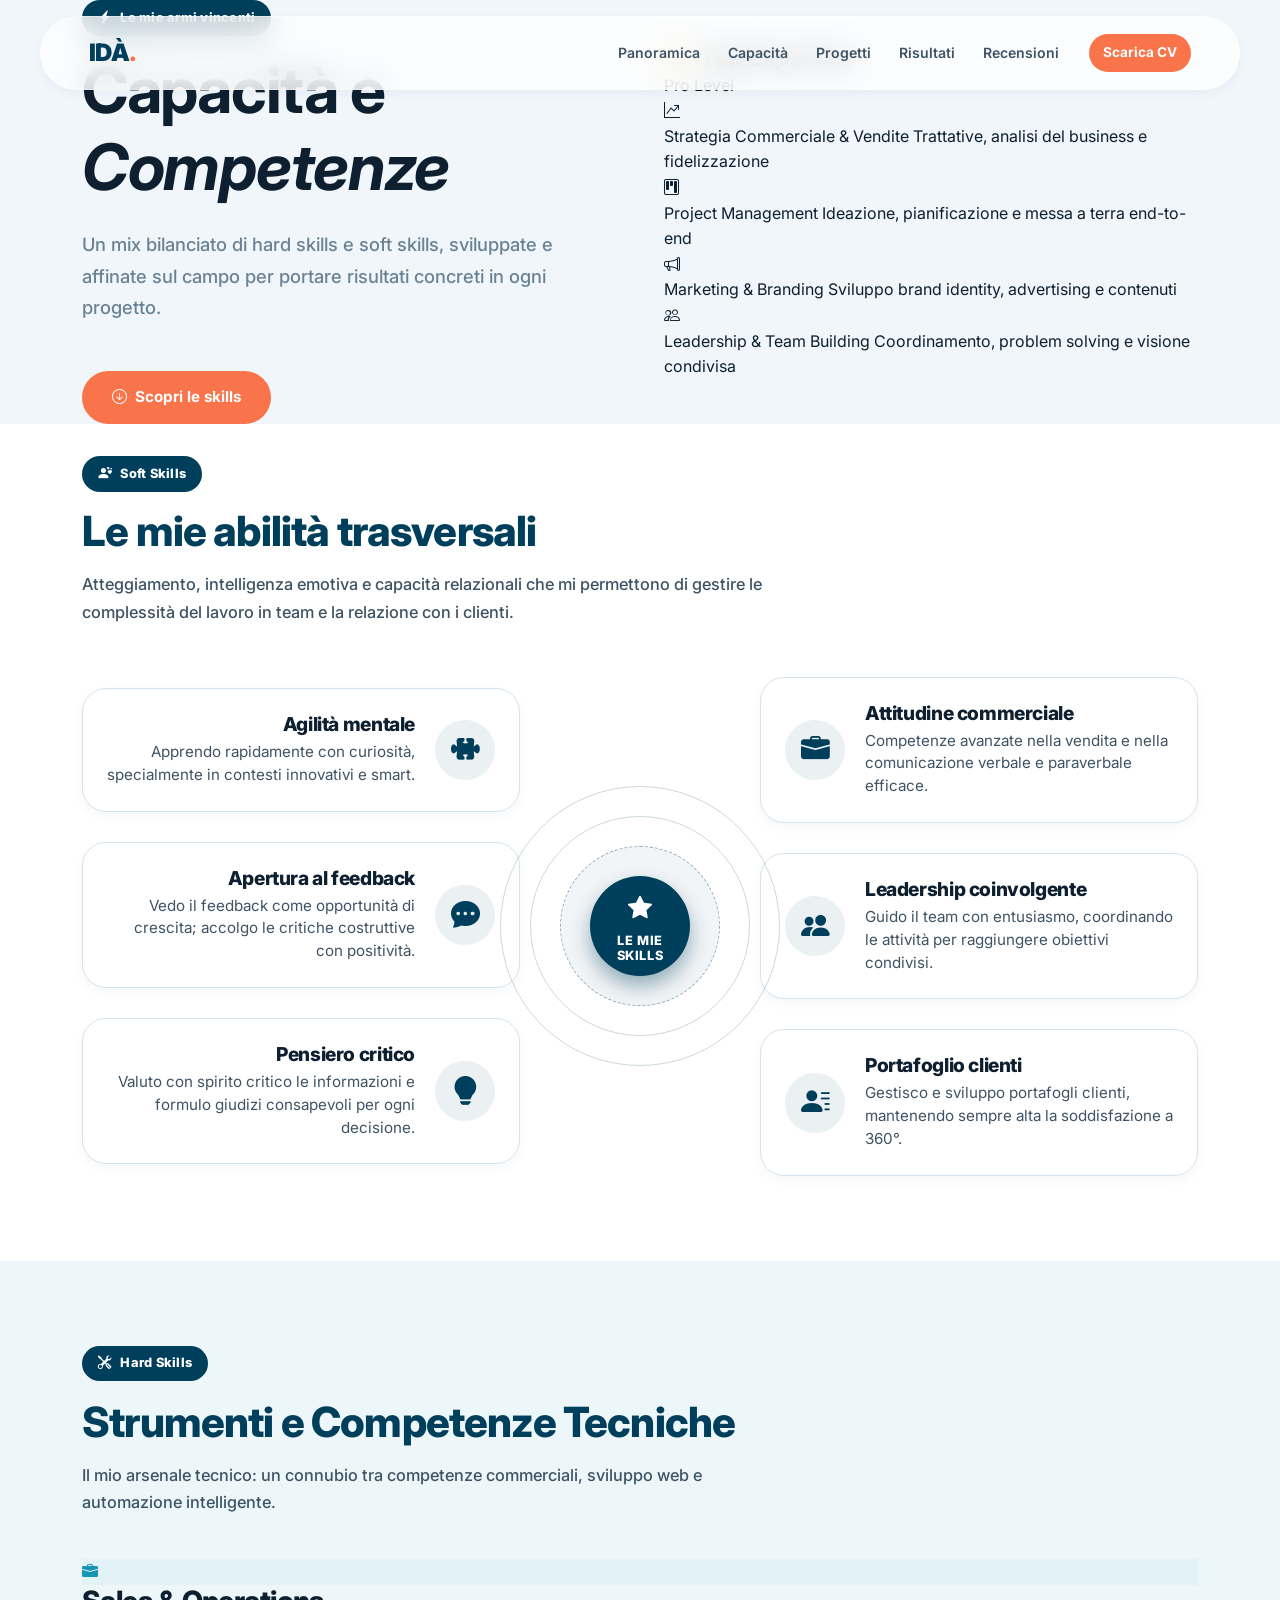
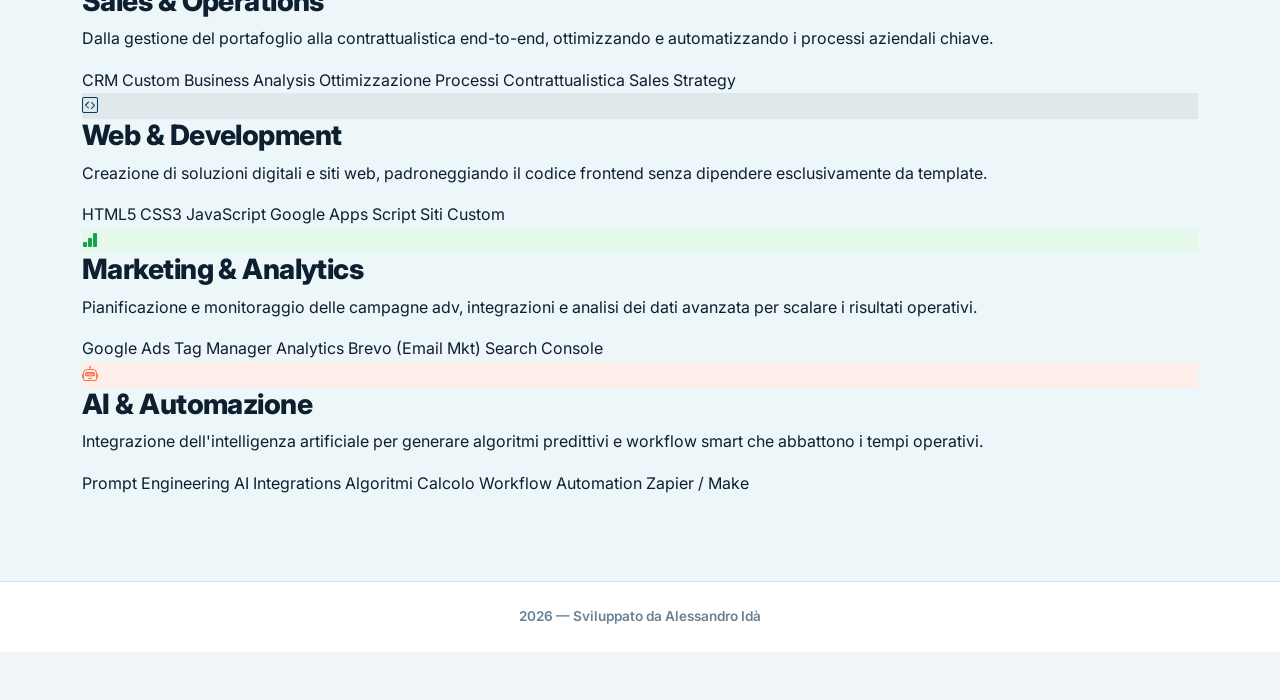
==== capacita.html @ be07aeeb "Create capacita.html" ====
<!DOCTYPE html>
<html lang="it">
<head>
    <meta charset="utf-8">
    <meta name="viewport" content="width=device-width, initial-scale=1.0">
    <title>Capacità | Idà Alessandro</title>
    <meta name="description" content="Le mie skills e competenze professionali.">
    <meta name="theme-color" content="#003f5b">
    <link href="https://fonts.googleapis.com" rel="preconnect">
    <link href="https://fonts.gstatic.com" rel="preconnect" crossorigin>
    <link href="https://fonts.googleapis.com/css2?family=Inter:wght@300;400;500;600;700;800;900&display=swap" rel="stylesheet">
    <link href="https://cdn.jsdelivr.net/npm/bootstrap@5.3.2/dist/css/bootstrap.min.css" rel="stylesheet">
    <link rel="stylesheet" href="https://cdn.jsdelivr.net/npm/bootstrap-icons@1.11.1/font/bootstrap-icons.css">
    <link href="https://unpkg.com/aos@2.3.1/dist/aos.css" rel="stylesheet">
    <link href="style.css" rel="stylesheet">
</head>
<body>

<!-- ═══════════════════════════════════════════════════════════════
     NAVBAR — Floating Glassmorphism Pill
     ═══════════════════════════════════════════════════════════════ -->
<div class="nav-wrapper">
    <nav id="navbar" class="navbar navbar-expand-lg navbar-floating">
        <div class="container-fluid px-4">
            <a class="navbar-brand" href="index.html">IDÀ<span>.</span></a>
            <button class="custom-hamburger d-lg-none" id="mobileMenuBtn">
                <span></span><span></span><span></span>
            </button>
            <div class="d-none d-lg-block" id="navbarNav">
                <ul class="navbar-nav ms-auto align-items-center">
                    <li class="nav-item"><a class="nav-link" href="index.html">Panoramica</a></li>
                    <li class="nav-item"><a class="nav-link active" href="capacita.html">Capacità</a></li>
                    <li class="nav-item"><a class="nav-link" href="progetti.html">Progetti</a></li>
                    <li class="nav-item"><a class="nav-link" href="index.html#risultati">Risultati</a></li>
                    <li class="nav-item"><a class="nav-link" href="index.html#reasons">Recensioni</a></li>
                    <li class="nav-item ms-lg-3"><a class="nav-link nav-cta-btn" href="index.html#contatti">Scarica CV</a></li>
                </ul>
            </div>
        </div>
    </nav>
</div>

<!-- Mobile Sidebar Menu 3/4 -->
<div class="mobile-sidebar-backdrop" id="sidebarBackdrop"></div>
<div class="mobile-sidebar" id="mobileSidebar">
    <div class="msb-header">
        <span class="msb-logo">IDÀ.</span>
        <button class="msb-close" id="mobileMenuClose"><i class="bi bi-x-lg"></i></button>
    </div>
    <nav class="msb-nav">
        <a href="index.html" class="msb-link">Panoramica</a>
        <a href="capacita.html" class="msb-link active">Capacità</a>
        <a href="progetti.html" class="msb-link">Progetti</a>
        <a href="index.html#risultati" class="msb-link">Risultati</a>
        <a href="index.html#reasons" class="msb-link">Recensioni</a>
        <a href="index.html#contatti" class="msb-link cta">Scarica CV</a>
    </nav>
</div>

<!-- ═══════════════════════════════════════════════════════════════
     HERO — Page Header
     ═══════════════════════════════════════════════════════════════ -->
<section class="page-hero modern-hero">
    <div class="container">
        <div class="row align-items-center g-5">
            <!-- Left: Text content -->
            <div class="col-lg-6" data-aos="fade-right">
                <div class="kicker mb-3"><i class="bi bi-lightning-charge-fill"></i> Le mie armi vincenti</div>
                <h1 class="display-3 fw-bold hero-title">Capacità e <em class="text-gradient">Competenze</em></h1>
                <p class="hero-lead mt-4" style="font-size: 1.15rem; color: var(--text-muted); max-width: 550px;">
                    Un mix bilanciato di hard skills e soft skills, sviluppate e affinate sul campo per portare risultati concreti in ogni progetto.
                </p>
                <div class="mt-5 d-flex gap-3">
                    <a href="#skills" class="btn-cta"><i class="bi bi-arrow-down-circle"></i> Scopri le skills</a>
                </div>
            </div>
            
            <!-- Right: Visual Dashboard -->
            <div class="col-lg-6" data-aos="fade-left" data-aos-delay="100">
                <div class="skill-bars-wrapper">
                    <div class="sb-card">
                        <div class="sb-header">
                            <h4 class="mb-0"><i class="bi bi-star-fill text-warning me-2"></i> Top Expertise</h4>
                            <span class="badge-pro">Pro Level</span>
                        </div>
                        <div class="sb-body">
                            <!-- Skill 1 -->
                            <div class="sb-item-alt">
                                <div class="sb-icon-box box-1"><i class="bi bi-graph-up-arrow"></i></div>
                                <div class="sb-info-alt">
                                    <span class="sb-name-alt">Strategia Commerciale & Vendite</span>
                                    <span class="sb-desc-alt">Trattative, analisi del business e fidelizzazione</span>
                                </div>
                            </div>
                            <!-- Skill 2 -->
                            <div class="sb-item-alt">
                                <div class="sb-icon-box box-2"><i class="bi bi-kanban"></i></div>
                                <div class="sb-info-alt">
                                    <span class="sb-name-alt">Project Management</span>
                                    <span class="sb-desc-alt">Ideazione, pianificazione e messa a terra end-to-end</span>
                                </div>
                            </div>
                            <!-- Skill 3 -->
                            <div class="sb-item-alt">
                                <div class="sb-icon-box box-3"><i class="bi bi-megaphone"></i></div>
                                <div class="sb-info-alt">
                                    <span class="sb-name-alt">Marketing & Branding</span>
                                    <span class="sb-desc-alt">Sviluppo brand identity, advertising e contenuti</span>
                                </div>
                            </div>
                            <!-- Skill 4 -->
                            <div class="sb-item-alt">
                                <div class="sb-icon-box box-4"><i class="bi bi-people"></i></div>
                                <div class="sb-info-alt">
                                    <span class="sb-name-alt">Leadership & Team Building</span>
                                    <span class="sb-desc-alt">Coordinamento, problem solving e visione condivisa</span>
                                </div>
                            </div>
                        </div>
                    </div>
                    <!-- Decoration -->
                    <div class="sb-glow"></div>
                </div>
            </div>
        </div>
    </div>
</section>

<!-- ═══════════════════════════════════════════════════════════════
     SKILLS — Stacked orbit layout
     ═══════════════════════════════════════════════════════════════ -->
<section id="skills" class="cv-section white" style="padding-top: 2rem;">
    <div class="container">
        <div class="section-header" data-aos="fade-up">
            <div class="kicker"><i class="bi bi-person-hearts"></i> Soft Skills</div>
            <h2>Le mie abilità trasversali</h2>
            <p>Atteggiamento, intelligenza emotiva e capacità relazionali che mi permettono di gestire le complessità del lavoro in team e la relazione con i clienti.</p>
        </div>
        <div class="skills-hub-wrapper" data-aos="fade-up" data-aos-delay="80">
            <!-- LEFT COLUMN -->
            <div class="sh-col sh-left">
                <div class="sh-item">
                    <div class="sh-text">
                        <h4>Agilità mentale</h4>
                        <p>Apprendo rapidamente con curiosità, specialmente in contesti innovativi e smart.</p>
                    </div>
                    <div class="sh-icon"><i class="bi bi-puzzle-fill"></i></div>
                </div>
                <div class="sh-item">
                    <div class="sh-text">
                        <h4>Apertura al feedback</h4>
                        <p>Vedo il feedback come opportunità di crescita; accolgo le critiche costruttive con positività.</p>
                    </div>
                    <div class="sh-icon"><i class="bi bi-chat-dots-fill"></i></div>
                </div>
                <div class="sh-item">
                    <div class="sh-text">
                        <h4>Pensiero critico</h4>
                        <p>Valuto con spirito critico le informazioni e formulo giudizi consapevoli per ogni decisione.</p>
                    </div>
                    <div class="sh-icon"><i class="bi bi-lightbulb-fill"></i></div>
                </div>
            </div>

            <!-- CENTER CORE -->
            <div class="sh-center d-none d-lg-flex">
                <div class="sh-core">
                    <div class="core-inner">
                        <i class="bi bi-star-fill"></i>
                        <span>Le Mie<br>Skills</span>
                    </div>
                </div>
            </div>

            <!-- RIGHT COLUMN -->
            <div class="sh-col sh-right">
                <div class="sh-item">
                    <div class="sh-icon"><i class="bi bi-briefcase-fill"></i></div>
                    <div class="sh-text">
                        <h4>Attitudine commerciale</h4>
                        <p>Competenze avanzate nella vendita e nella comunicazione verbale e paraverbale efficace.</p>
                    </div>
                </div>
                <div class="sh-item">
                    <div class="sh-icon"><i class="bi bi-people-fill"></i></div>
                    <div class="sh-text">
                        <h4>Leadership coinvolgente</h4>
                        <p>Guido il team con entusiasmo, coordinando le attività per raggiungere obiettivi condivisi.</p>
                    </div>
                </div>
                <div class="sh-item">
                    <div class="sh-icon"><i class="bi bi-person-lines-fill"></i></div>
                    <div class="sh-text">
                        <h4>Portafoglio clienti</h4>
                        <p>Gestisco e sviluppo portafogli clienti, mantenendo sempre alta la soddisfazione a 360°.</p>
                    </div>
                </div>
            </div>
        </div>
    </div>
</section>


<!-- ═══════════════════════════════════════════════════════════════
     HARD SKILLS — Bento Grid
     ═══════════════════════════════════════════════════════════════ -->
<section id="hard-skills" class="cv-section soft">
    <div class="container">
        <div class="section-header" data-aos="fade-up">
            <div class="kicker"><i class="bi bi-tools"></i> Hard Skills</div>
            <h2>Strumenti e Competenze Tecniche</h2>
            <p>Il mio arsenale tecnico: un connubio tra competenze commerciali, sviluppo web e automazione intelligente.</p>
        </div>

        <div class="hs-bento-grid">
            
            <!-- Card 1: Sales & Operations -->
            <div class="hs-card" data-aos="fade-up" data-aos-delay="100">
                <div class="hs-header">
                    <div class="hs-icon" style="background: color-mix(in srgb, var(--second) 12%, white); color: var(--second)"><i class="bi bi-briefcase-fill"></i></div>
                    <h3>Sales & Operations</h3>
                </div>
                <p class="hs-desc">Dalla gestione del portafoglio alla contrattualistica end-to-end, ottimizzando e automatizzando i processi aziendali chiave.</p>
                <div class="hs-tags">
                    <span>CRM Custom</span>
                    <span>Business Analysis</span>
                    <span>Ottimizzazione Processi</span>
                    <span>Contrattualistica</span>
                    <span>Sales Strategy</span>
                </div>
            </div>

            <!-- Card 2: Web & Development -->
            <div class="hs-card" data-aos="fade-up" data-aos-delay="200">
                <div class="hs-header">
                    <div class="hs-icon" style="background: color-mix(in srgb, var(--main) 12%, white); color: var(--main)"><i class="bi bi-code-square"></i></div>
                    <h3>Web & Development</h3>
                </div>
                <p class="hs-desc">Creazione di soluzioni digitali e siti web, padroneggiando il codice frontend senza dipendere esclusivamente da template.</p>
                <div class="hs-tags">
                    <span>HTML5</span>
                    <span>CSS3</span>
                    <span>JavaScript</span>
                    <span>Google Apps Script</span>
                    <span>Siti Custom</span>
                </div>
            </div>

            <!-- Card 3: Digital Marketing & Analytics -->
            <div class="hs-card" data-aos="fade-up" data-aos-delay="300">
                <div class="hs-header">
                    <div class="hs-icon" style="background: color-mix(in srgb, #22c55e 12%, white); color: #16a34a"><i class="bi bi-bar-chart-fill"></i></div>
                    <h3>Marketing & Analytics</h3>
                </div>
                <p class="hs-desc">Pianificazione e monitoraggio delle campagne adv, integrazioni e analisi dei dati avanzata per scalare i risultati operativi.</p>
                <div class="hs-tags">
                    <span>Google Ads</span>
                    <span>Tag Manager</span>
                    <span>Analytics</span>
                    <span>Brevo (Email Mkt)</span>
                    <span>Search Console</span>
                </div>
            </div>

            <!-- Card 4: AI & Automazione -->
            <div class="hs-card" data-aos="fade-up" data-aos-delay="400">
                <div class="hs-header">
                    <div class="hs-icon" style="background: color-mix(in srgb, var(--cta) 12%, white); color: var(--cta)"><i class="bi bi-robot"></i></div>
                    <h3>AI & Automazione</h3>
                </div>
                <p class="hs-desc">Integrazione dell'intelligenza artificiale per generare algoritmi predittivi e workflow smart che abbattono i tempi operativi.</p>
                <div class="hs-tags">
                    <span>Prompt Engineering</span>
                    <span>AI Integrations</span>
                    <span>Algoritmi Calcolo</span>
                    <span>Workflow Automation</span>
                    <span>Zapier / Make</span>
                </div>
            </div>

        </div>
    </div>
</section>

<!-- Footer -->
<footer>
    <div class="container">
        <p class="mb-0"><script>document.write(new Date().getFullYear())</script> — Sviluppato da Alessandro Idà</p>
    </div>
</footer>

<!-- ═══════════════════════════════════════════════════════════════
     SCROLL TO TOP
     ═══════════════════════════════════════════════════════════════ -->
<a href="#" class="scroll-top-btn" id="scrollTopBtn"><i class="bi bi-arrow-up"></i></a>

<script src="https://cdn.jsdelivr.net/npm/bootstrap@5.3.2/dist/js/bootstrap.bundle.min.js"></script>
<script src="https://unpkg.com/aos@2.3.1/dist/aos.js"></script>
<script src="main.js"></script>

</body>
</html>
---- style.css ----
@charset "UTF-8";

/* ==========================================================================
   DESIGN SYSTEM v3 — Idà Alessandro Portfolio
   Radical redesign inspired by Everoo.ai design patterns
   Palette: Main #003f5b · Second #1895b2 · CTA #f9744a
   ========================================================================== */

:root {
    --main: #003f5b;
    --main-dark: #002a3d;
    --main-light: #00567d;
    --second: #1895b2;
    --second-dark: #13788f;
    --second-light: #1caed0;
    --cta: #f9744a;
    --cta-hover: #e8633b;
    --cta-light: #ffa07a;

    --page-bg: #f0f6fa;
    --card-bg: #ffffff;
    --card-bg-soft: color-mix(in srgb, var(--second) 6%, white);
    --section-soft: color-mix(in srgb, var(--second) 5%, #f8fbfd);

    --text-primary: #0e1f2f;
    --text-secondary: #3e5365;
    --text-muted: #6a8294;
    --text-white: #ffffff;

    --border-light: #d4e3ed;
    --border-soft: color-mix(in srgb, var(--second) 18%, #e8f0f5);
    --border-accent: color-mix(in srgb, var(--second) 30%, transparent);

    --shadow-sm: 0 4px 12px rgba(0, 63, 91, 0.04);
    --shadow-md: 0 12px 32px rgba(0, 63, 91, 0.07);
    --shadow-lg: 0 24px 56px rgba(0, 63, 91, 0.10);
    --shadow-xl: 0 32px 72px rgba(0, 63, 91, 0.12);

    --radius-sm: 10px;
    --radius-md: 16px;
    --radius-lg: 24px;
    --radius-xl: 32px;
    --radius-pill: 999px;

    --ease-out: cubic-bezier(0.22, 1, 0.36, 1);
    --ease-spring: cubic-bezier(0.34, 1.56, 0.64, 1);

    --font-primary: 'Inter', -apple-system, BlinkMacSystemFont, sans-serif;
}

*, *::before, *::after { box-sizing: border-box; }
html { scroll-behavior: smooth; }

body {
    font-family: var(--font-primary);
    font-size: 16px;
    line-height: 1.6;
    color: var(--text-primary);
    background: var(--page-bg);
    overflow-x: hidden;
    -webkit-font-smoothing: antialiased;
}

h1, h2, h3, h4, h5, h6 {
    font-weight: 800;
    color: var(--text-primary);
    letter-spacing: -0.02em;
    line-height: 1.2;
}

a { color: var(--second); text-decoration: none; transition: color 0.3s var(--ease-out); }
a:hover { color: var(--second-dark); }

::selection {
    background: color-mix(in srgb, var(--second) 22%, transparent);
    color: var(--main);
}


/* ==========================================================================
   KICKER / BADGE
   ========================================================================== */

.kicker {
    display: inline-flex;
    width: max-content;
    align-items: center;
    gap: 8px;
    padding: 7px 16px;
    border-radius: var(--radius-pill);
    background: var(--main);
    color: var(--text-white);
    font-size: 0.8rem;
    font-weight: 800;
    letter-spacing: 0.02em;
    margin-bottom: 16px;
}

.kicker i { font-size: 0.85rem; }

.kicker.on-dark {
    background: rgba(255,255,255,0.12);
    color: rgba(255,255,255,0.9);
}


/* ==========================================================================
   SECTION HEADER
   ========================================================================== */

.section-header {
    margin-bottom: 42px;
}

.section-header h2 {
    font-size: clamp(1.9rem, 3.5vw, 2.6rem);
    line-height: 1.2;
    margin-bottom: 14px;
    color: var(--main);
}

.section-header p {
    max-width: 700px;
    color: var(--text-secondary);
    font-size: 1.02rem;
    line-height: 1.7;
    font-weight: 500;
    margin-bottom: 0;
}

.section-header.center { text-align: center; }
.section-header.center p { margin-left: auto; margin-right: auto; }
.section-header.on-dark h2 { color: var(--text-white); }
.section-header.on-dark p { color: rgba(255,255,255,0.72); }


/* ==========================================================================
   BUTTONS — no shadow on CTA per spec
   ========================================================================== */

.btn-cta {
    display: inline-flex; align-items: center; justify-content: center; gap: 8px;
    padding: 14px 30px; border-radius: var(--radius-pill);
    font-weight: 700; font-size: 0.95rem; border: none; cursor: pointer;
    transition: all 0.35s var(--ease-out);
    background: var(--cta); color: var(--text-white); text-decoration: none;
}
.btn-cta:hover { background: var(--cta-hover); color: var(--text-white); transform: translateY(-2px); }

.btn-outline {
    display: inline-flex; align-items: center; justify-content: center; gap: 8px;
    padding: 14px 30px; border-radius: var(--radius-pill);
    font-weight: 700; font-size: 0.95rem;
    border: 2px solid var(--border-light); background: transparent;
    color: var(--main); cursor: pointer;
    transition: all 0.35s var(--ease-out); text-decoration: none;
}
.btn-outline:hover { border-color: var(--second); color: var(--second); background: color-mix(in srgb, var(--second) 4%, white); }

.btn-outline-white {
    display: inline-flex; align-items: center; justify-content: center; gap: 8px;
    padding: 14px 30px; border-radius: var(--radius-pill);
    font-weight: 700; font-size: 0.95rem;
    border: 2px solid rgba(255,255,255,0.3); background: transparent;
    color: var(--text-white); cursor: pointer;
    transition: all 0.35s var(--ease-out); text-decoration: none;
}
.btn-outline-white:hover { border-color: rgba(255,255,255,0.6); background: rgba(255,255,255,0.1); color: var(--text-white); }

.btn-cta-white {
    display: inline-flex; align-items: center; justify-content: center; gap: 8px;
    padding: 14px 30px; border-radius: var(--radius-pill);
    font-weight: 700; font-size: 0.95rem; border: none; cursor: pointer;
    transition: all 0.35s var(--ease-out);
    background: rgba(255,255,255,0.15); color: var(--text-white); text-decoration: none;
    border: 1px solid rgba(255,255,255,0.2);
}
.btn-cta-white:hover { background: rgba(255,255,255,0.25); color: var(--text-white); }


/* ==========================================================================
   NAVBAR
   ========================================================================== */

.nav-wrapper {
    position: fixed; top: 16px; left: 0; right: 0; z-index: 1000;
    padding: 0 16px; pointer-events: none;
}
.navbar-floating {
    background: rgba(255,255,255,0.75); backdrop-filter: blur(16px); -webkit-backdrop-filter: blur(16px);
    border: 1px solid rgba(255,255,255,0.4); border-radius: var(--radius-pill);
    padding: 12px 24px; box-shadow: var(--shadow-sm); pointer-events: auto;
    max-width: 1200px; margin: 0 auto; transition: all 0.4s var(--ease-out);
}
.navbar-floating.scrolled {
    background: rgba(255,255,255,0.95); box-shadow: var(--shadow-md); padding: 8px 24px;
}
.navbar-brand { font-weight: 900; font-size: 1.5rem; color: var(--main) !important; letter-spacing: -0.03em; }
.navbar-brand span { color: var(--cta); }

.navbar-floating .nav-link {
    font-weight: 600; font-size: 0.88rem; color: var(--text-secondary);
    padding: 8px 14px !important; border-radius: var(--radius-sm);
    transition: all 0.3s var(--ease-out); position: relative;
}
.navbar-floating .nav-link:hover, .navbar-floating .nav-link.active {
    color: var(--main);
}
.navbar-floating .nav-link::after {
    content: ''; position: absolute; bottom: 2px; left: 50%;
    width: 0; height: 2px; background: var(--second);
    border-radius: 2px; transition: all 0.3s var(--ease-out);
    transform: translateX(-50%);
}
.navbar-floating .nav-link:hover::after, .navbar-floating .nav-link.active::after { width: 55%; }

.nav-cta-btn {
    padding: 9px 22px !important; background: var(--cta) !important;
    color: var(--text-white) !important; border-radius: var(--radius-pill) !important;
    font-weight: 700 !important; font-size: 0.85rem !important;
}
.nav-cta-btn:hover { background: var(--cta-hover) !important; }
.nav-cta-btn::after { display: none !important; }


/* ==========================================================================
   HERO — BENTO GRID LAYOUT
   ========================================================================== */

.hero.bento-hero {
    padding: 140px 0 80px;
    background: linear-gradient(168deg,
        color-mix(in srgb, var(--second) 6%, var(--page-bg)) 0%,
        var(--page-bg) 50%,
        color-mix(in srgb, var(--main) 4%, var(--page-bg)) 100%);
    position: relative; overflow: hidden;
}

.hero.bento-hero::before {
    content: ''; position: absolute; top: -200px; right: -200px;
    width: 600px; height: 600px;
    background: radial-gradient(circle, color-mix(in srgb, var(--second) 10%, transparent), transparent 70%);
    pointer-events: none;
}

.bento-hero-grid {
    display: grid;
    grid-template-columns: repeat(24, minmax(0, 1fr));
    gap: 16px;
    align-items: stretch;
}

.bh-cell {
    background: rgba(255, 255, 255, 0.85);
    backdrop-filter: blur(12px); -webkit-backdrop-filter: blur(12px);
    border: 1px solid var(--border-light);
    border-radius: var(--radius-xl);
    padding: 38px;
    box-shadow: var(--shadow-sm);
    transition: all 0.4s var(--ease-out);
    display: flex; flex-direction: column;
}
.bh-cell:hover {
    box-shadow: var(--shadow-md); transform: translateY(-3px); border-color: var(--border-accent);
}

/* Main typography cell */
.bh-main { grid-column: span 14; grid-row: span 2; padding: 50px; justify-content: center; }
.hero-pain-line { color: var(--second); font-size: clamp(1.05rem, 1.8vw, 1.15rem); font-weight: 800; line-height: 1.4; margin: 0 0 16px; }
.hero.bento-hero h1 { font-size: clamp(2.4rem, 4.5vw, 3.6rem); line-height: 1.08; margin-bottom: 18px; letter-spacing: -0.03em; color: var(--main); }
.hero.bento-hero h1 em { font-style: normal; color: var(--second); position: relative; }
.hero.bento-hero h1 em::after { content: ''; position: absolute; bottom: 2px; left: 0; width: 100%; height: 6px; background: color-mix(in srgb, var(--second) 18%, transparent); border-radius: 4px; }
.hero-lead { color: var(--text-secondary); font-size: clamp(0.95rem, 1.4vw, 1.05rem); line-height: 1.7; font-weight: 500; margin-bottom: 0; max-width: 580px; }

/* Profile cell */
.bh-profile { grid-column: span 10; background: linear-gradient(135deg, var(--main) 0%, var(--main-dark) 100%); color: #fff; padding: 34px; border-color: var(--main-dark); position: relative; overflow: hidden; }
.bh-profile:hover { border-color: var(--second); }
.bh-profile::after { content: ''; position: absolute; right: -30px; bottom: -30px; width: 150px; height: 150px; border-radius: 50%; background: radial-gradient(circle, rgba(255,255,255,0.06), transparent 60%); pointer-events: none; }
.bh-profile-top { display: flex; align-items: center; gap: 18px; position: relative; z-index: 2; }
.bh-avatar { position: relative; width: 72px; height: 72px; border-radius: 20px; padding: 3px; background: rgba(255,255,255,0.15); backdrop-filter: blur(4px); flex-shrink: 0; }
.bh-avatar img { width: 100%; height: 100%; object-fit: cover; border-radius: 16px; }
.bh-status-dot { position: absolute; bottom: -2px; right: -2px; width: 16px; height: 16px; border-radius: 50%; background: #22c55e; border: 3px solid var(--main-dark); }
.bh-profile-info strong { display: block; font-size: 1.3rem; font-weight: 800; line-height: 1.2; margin-bottom: 4px; }
.bh-profile-info span { color: rgba(255,255,255,0.75); font-size: 0.9rem; font-weight: 600; }
.bh-profile-tags { display: flex; flex-direction: column; gap: 8px; position: relative; z-index: 2; }
.bh-tag { display: inline-flex; align-items: center; gap: 8px; padding: 10px 14px; background: rgba(255,255,255,0.08); border-radius: 12px; font-size: 0.85rem; font-weight: 600; border: 1px solid rgba(255,255,255,0.1); width: fit-content; }
.bh-tag i { color: var(--cta); font-size: 1.05rem; }

/* Stat Cells */
.bh-stat { grid-column: span 5; padding: 26px; justify-content: space-between; position: relative; overflow: hidden; }
.bh-stat-icon { width: 44px; height: 44px; border-radius: 12px; background: color-mix(in srgb, var(--second) 12%, white); color: var(--second); display: flex; align-items: center; justify-content: center; font-size: 1.2rem; margin-bottom: 16px; }
.stat-revenue { background: color-mix(in srgb, var(--second) 5%, #fff); }
.stat-revenue .bh-stat-icon { background: var(--second); color: #fff; }
.bh-stat-data h3 { font-size: 1.8rem; font-weight: 900; color: var(--main); line-height: 1; margin: 0 0 6px; }
.bh-stat-data h4 { font-size: 1.1rem; color: var(--main); margin: 0 0 4px; line-height: 1.2; }
.bh-stat-data p { font-size: 0.82rem; color: var(--text-secondary); line-height: 1.4; margin: 0; font-weight: 600; }

.bh-stat-chart { display: flex; align-items: flex-end; gap: 6px; height: 32px; margin-top: 16px; }
.bh-stat-chart .bar { flex: 1; border-radius: 4px 4px 0 0; background: color-mix(in srgb, var(--second) 20%, transparent); transition: all 0.4s; }
.bh-stat-chart .bar-1 { height: 40%; }
.bh-stat-chart .bar-2 { height: 75%; }
.bh-stat-chart .bar-3 { height: 100%; background: var(--second); }

.bh-stat-top { display: flex; justify-content: space-between; align-items: flex-start; }
.bh-avatars { display: flex; }
.bh-avatars span { width: 34px; height: 34px; border-radius: 50%; background: var(--card-bg); border: 2px solid #fff; display: flex; align-items: center; justify-content: center; font-size: 0.85rem; color: var(--text-muted); box-shadow: var(--shadow-sm); margin-left: -10px; position: relative; }
.bh-avatars span:first-child { margin-left: 0; z-index: 2; }
.bh-avatars span:last-child { z-index: 1; background: color-mix(in srgb, var(--second) 10%, #fff); color: var(--second); }


/* ==========================================================================
   SECTION — base
   ========================================================================== */

.cv-section { padding: 85px 0; position: relative; }
.cv-section.soft { background: var(--section-soft); }
.cv-section.white { background: var(--card-bg); }
.cv-section.white + .cv-section.white { border-top: 1px solid var(--border-light); }


/* ==========================================================================
   CHI SONO — 3 cards with accent-top + side-by-side Mission/Vision/Context
   Then "Before / After" rows for objectives (Everoo pattern)
   ========================================================================== */

.vision-card {
    height: 100%; border: 1px solid var(--border-light);
    border-top: 4px solid var(--second);
    border-radius: var(--radius-lg); background: var(--card-bg);
    padding: 32px; box-shadow: var(--shadow-sm);
    transition: all 0.35s var(--ease-out);
}
.vision-card:hover { box-shadow: var(--shadow-md); transform: translateY(-4px); border-top-color: var(--main); }

.vision-icon {
    display: inline-flex; align-items: center; justify-content: center;
    width: 52px; height: 52px; border-radius: var(--radius-md);
    background: color-mix(in srgb, var(--second) 10%, white);
    color: var(--second); font-size: 1.5rem; margin-bottom: 18px;
    transition: all 0.35s var(--ease-out);
}
.vision-card:hover .vision-icon { background: var(--second); color: #fff; transform: scale(1.06); }

.vision-card h3 { font-size: 1.25rem; margin-bottom: 10px; color: var(--main); }
.vision-card p { color: var(--text-secondary); font-size: 0.92rem; line-height: 1.65; margin: 0; }

/* Before / After rows */
.ba-list { display: grid; gap: 12px; }
.ba-row {
    display: grid; grid-template-columns: repeat(2, minmax(0, 1fr));
    overflow: hidden; border: 1px solid #dde6f2; border-radius: 18px;
    background: #fff; box-shadow: var(--shadow-sm);
}
.ba-cell { padding: 18px 22px; }
.ba-cell.before { border-right: 1px solid #ecdfe4; background: #fff9f9; }
.ba-cell.after { background: #f2fbf6; }

.ba-pill {
    display: inline-flex; align-items: center; margin-bottom: 10px;
    border: 1px solid currentColor; border-radius: var(--radius-pill);
    padding: 4px 12px; font-size: 0.7rem; font-weight: 800; text-transform: uppercase;
}
.ba-cell.before .ba-pill { background: #fff2f2; color: #cf5555; }
.ba-cell.after .ba-pill { background: #e9f7ed; color: #4c9462; }
.ba-cell p { margin: 0; color: var(--text-secondary); font-size: 0.9rem; font-weight: 500; line-height: 1.55; }


/* ==========================================================================
   SKILLS — Bento Grid
   ========================================================================== */

.skills-bento-grid {
    display: grid; grid-template-columns: repeat(3, minmax(0, 1fr)); gap: 20px;
}
.skill-card-new {
    background: var(--card-bg); border-radius: var(--radius-lg); padding: 32px;
    border: 1px solid var(--border-light); box-shadow: var(--shadow-sm);
    transition: all 0.35s var(--ease-out);
    display: flex; flex-direction: column;
}
.skill-card-new:hover { transform: translateY(-4px); box-shadow: var(--shadow-md); border-color: var(--second); }

.sc-header { display: flex; justify-content: space-between; align-items: flex-start; margin-bottom: 24px; }
.sc-badge {
    display: inline-flex; align-items: center; justify-content: center;
    width: 40px; height: 40px; border-radius: 50%;
    background: var(--main); color: #fff; font-weight: 900; font-size: 1.1rem;
}
.sc-icon {
    display: inline-flex; align-items: center; justify-content: center;
    width: 48px; height: 48px; border-radius: 14px;
    background: color-mix(in srgb, var(--second) 10%, white); color: var(--second);
    font-size: 1.4rem; transition: all 0.3s;
}
.skill-card-new:hover .sc-icon { background: var(--second); color: #fff; transform: rotate(-5deg); }

.skill-card-new h4 { font-size: 1.15rem; color: var(--main); margin-bottom: 12px; }
.skill-card-new p { color: var(--text-secondary); font-size: 0.95rem; line-height: 1.6; margin: 0; }


/* ==========================================================================
   TASK — Interactive tab explorer
   ========================================================================== */

.task-explorer {
    display: grid;
    grid-template-columns: 280px 1fr;
    gap: 16px; align-items: start;
    background: var(--card-bg-soft);
    border-radius: var(--radius-xl);
    overflow: hidden;
    border: 1px solid var(--border-light);
    box-shadow: var(--shadow-md);
}

.task-tabs {
    display: flex; flex-direction: column;
    background: var(--card-bg); border-right: 1px solid var(--border-light);
    padding: 12px 0;
}

.task-tab {
    display: flex; align-items: center; gap: 12px;
    padding: 16px 20px; border: none; background: transparent;
    text-align: left; cursor: pointer; position: relative;
    transition: all 0.25s var(--ease-out);
    border-left: 3px solid transparent;
}
.task-tab:hover { background: var(--section-soft); }
.task-tab.active {
    background: color-mix(in srgb, var(--second) 6%, #fff);
    border-left-color: var(--second);
}
.task-tab strong { display: block; font-size: 0.88rem; color: var(--main); line-height: 1.2; }
.task-tab span { display: block; font-size: 0.76rem; color: var(--text-muted); margin-top: 2px; }

.task-tab-icon {
    flex-shrink: 0; width: 36px; height: 36px; border-radius: 10px;
    background: color-mix(in srgb, var(--second) 10%, white);
    color: var(--second); display: flex; align-items: center; justify-content: center;
    font-size: 0.95rem; transition: all 0.25s;
}
.task-tab.active .task-tab-icon { background: var(--second); color: #fff; }

.task-tab-arrow { margin-left: auto; font-size: 0.75rem; color: var(--text-muted); opacity: 0; transition: opacity 0.25s; }
.task-tab.active .task-tab-arrow, .task-tab:hover .task-tab-arrow { opacity: 1; }

/* Detail panel */
.task-detail { padding: 36px; min-height: 380px; }

.task-panel { display: none; animation: fadeIn 0.3s ease; }
.task-panel.active { display: block; }
@keyframes fadeIn { from { opacity: 0; transform: translateY(8px); } to { opacity: 1; transform: translateY(0); } }

.tp-head { display: flex; gap: 16px; align-items: flex-start; margin-bottom: 28px; }
.tp-icon {
    flex-shrink: 0; width: 52px; height: 52px; border-radius: 16px;
    background: color-mix(in srgb, var(--second) 10%, white);
    color: var(--second); display: flex; align-items: center; justify-content: center;
    font-size: 1.4rem;
}
.tp-head h3 { margin: 0 0 4px; font-size: 1.5rem; color: var(--main); }
.tp-sub { margin: 0; color: var(--text-muted); font-size: 0.9rem; font-weight: 600; }

.tp-items { display: flex; flex-direction: column; gap: 14px; margin-bottom: 28px; }
.tp-item-grid { display: grid; grid-template-columns: repeat(2, minmax(0, 1fr)); gap: 16px; margin-bottom: 28px; }
.tp-item {
    display: flex; gap: 12px; align-items: flex-start;
    font-size: 0.9rem; color: var(--text-secondary); font-weight: 600; line-height: 1.4;
    background: #fff; border: 1px solid var(--border-soft); padding: 12px 16px; border-radius: var(--radius-md);
}
.tp-item i { color: var(--second); font-size: 1rem; flex-shrink: 0; margin-top: 2px; }
.tp-item span { flex: 1; }

.tp-tags { display: flex; flex-wrap: wrap; gap: 8px; }
.tp-tags span {
    display: inline-flex; padding: 6px 14px; border-radius: var(--radius-pill);
    background: color-mix(in srgb, var(--second) 8%, white);
    border: 1px solid color-mix(in srgb, var(--second) 18%, transparent);
    color: var(--second); font-size: 0.78rem; font-weight: 700;
}


/* ==========================================================================
   PROJECTS — Zigzag Timeline
   ========================================================================== */

.timeline-projects { position: relative; max-width: 1000px; margin: 0 auto; padding: 40px 0; }
.tp-line {
    position: absolute; left: 50%; top: 0; bottom: 0; width: 2px;
    background: repeating-linear-gradient(to bottom, var(--second) 0, var(--second) 10px, transparent 10px, transparent 20px);
    transform: translateX(-50%); z-index: 1; opacity: 0.5;
}

.tp-node { display: flex; justify-content: space-between; align-items: center; margin-bottom: 60px; position: relative; z-index: 2; width: 100%; }
.tp-node:last-child { margin-bottom: 0; }

.tp-circle {
    position: absolute; left: 50%; top: 50%; transform: translate(-50%, -50%);
    width: 64px; height: 64px; border-radius: 50%; background: #fff;
    border: 3px solid var(--main); color: var(--main);
    display: flex; align-items: center; justify-content: center;
    font-weight: 900; font-size: 1.4rem; box-shadow: 0 0 0 8px var(--section-soft); z-index: 3;
    transition: all 0.3s;
}

.tp-card { width: calc(50% - 60px); }
.tp-card.left { padding-right: 20px; text-align: right; }
.tp-card.right { margin-left: auto; padding-left: 20px; text-align: left; }

.tp-content {
    background: var(--card-bg); padding: 32px; border-radius: var(--radius-lg);
    border: 1px solid var(--border-light); box-shadow: var(--shadow-sm); transition: all 0.3s;
}
.tp-node:hover .tp-content { transform: translateY(-4px); box-shadow: var(--shadow-md); border-color: var(--second); }
.tp-node:hover .tp-circle { background: var(--main); color: #fff; border-color: var(--main); box-shadow: 0 0 0 8px color-mix(in srgb, var(--main) 10%, white); }

.tp-content h4 { color: var(--main); font-size: 1.25rem; margin-bottom: 12px; }
.tp-content p { color: var(--text-secondary); margin: 0; font-size: 0.95rem; line-height: 1.6; }


/* ==========================================================================
   STARTUP — Accordion (Everoo FAQ style)
   ========================================================================== */

.startup-accordion .accordion-item {
    border: 1px solid var(--border-light);
    border-radius: var(--radius-md) !important;
    margin-bottom: 10px;
    overflow: hidden;
}

.startup-accordion .accordion-button {
    font-weight: 700; font-size: 0.95rem; color: var(--main);
    background: var(--card-bg-soft);
    padding: 18px 22px;
    box-shadow: none !important;
}
.startup-accordion .accordion-button:not(.collapsed) {
    color: var(--text-white);
    background: var(--second);
}
.startup-accordion .accordion-button::after {
    filter: brightness(0) saturate(100%) invert(38%) sepia(62%) saturate(610%) hue-rotate(155deg);
}
.startup-accordion .accordion-button:not(.collapsed)::after {
    filter: brightness(0) invert(1);
}
.startup-accordion .accordion-body {
    padding: 18px 22px;
    color: var(--text-secondary);
    font-size: 0.92rem;
    line-height: 1.7;
}

/* Flow chips for startup */
.flow-chips { display: flex; flex-wrap: wrap; gap: 9px; }
.flow-chips span {
    display: inline-flex; align-items: center; gap: 6px;
    border: 1px solid color-mix(in srgb, var(--second) 20%, rgba(255,255,255,0.7));
    border-radius: var(--radius-pill); background: rgba(255,255,255,0.78);
    padding: 7px 13px; color: var(--text-primary);
    font-size: 0.82rem; font-weight: 750;
    transition: all 0.3s var(--ease-out);
}
.flow-chips span:hover { border-color: var(--second); background: color-mix(in srgb, var(--second) 6%, white); }
.flow-chips i { color: var(--second); font-size: 0.88rem; }


/* ==========================================================================
   IDEA BANNER — gradient full-width
   ========================================================================== */

.idea-banner {
    padding: 100px 0;
    background: linear-gradient(135deg, var(--main) 0%, var(--main-light) 40%, var(--second-dark) 100%);
    color: var(--text-white); text-align: center;
    position: relative; overflow: hidden;
}
.idea-banner::before {
    content: ''; position: absolute; top: -40%; left: -40%;
    width: 180%; height: 180%;
    background: radial-gradient(circle at 30% 50%, rgba(255,255,255,0.07) 0%, transparent 55%);
    pointer-events: none;
}
.idea-banner::after {
    content: ''; position: absolute; bottom: -25%; right: -15%;
    width: 450px; height: 450px;
    background: radial-gradient(circle, rgba(249,116,74,0.14) 0%, transparent 60%);
    pointer-events: none;
}

.idea-words {
    display: flex; justify-content: center; gap: 16px;
    margin-bottom: 28px; position: relative; z-index: 2;
}
.idea-words span {
    font-size: clamp(1.7rem, 3.5vw, 2.8rem); font-weight: 900; letter-spacing: 1px;
    background: rgba(255,255,255,0.12); padding: 10px 26px;
    border-radius: var(--radius-pill); backdrop-filter: blur(6px);
    border: 1px solid rgba(255,255,255,0.12);
}
.idea-text {
    font-size: 1.08rem; max-width: 760px; margin: 0 auto;
    line-height: 1.8; position: relative; z-index: 2;
    font-weight: 500; color: rgba(255,255,255,0.85);
}


/* ==========================================================================
   RESULTS — Window-mockup dashboard style
   ========================================================================== */

.results-dashboard {
    border-radius: var(--radius-xl);
    overflow: hidden; background: #fff;
    box-shadow: var(--shadow-xl);
    border: 1px solid var(--border-light);
}

.results-window-bar {
    display: flex; align-items: center; gap: 7px;
    padding: 0 18px; min-height: 40px;
    border-bottom: 1px solid var(--border-light);
    background: color-mix(in srgb, var(--second) 3%, #fff);
}
.results-window-bar span {
    width: 10px; height: 10px; border-radius: 50%;
}
.results-window-bar span:nth-child(1) { background: #ff605c; }
.results-window-bar span:nth-child(2) { background: #ffbd44; }
.results-window-bar span:nth-child(3) { background: #00ca4e; }

.results-body { padding: 32px; }

.results-tabs {
    display: flex; gap: 8px; margin-bottom: 28px; flex-wrap: wrap;
}
.results-tab {
    padding: 8px 18px; border-radius: var(--radius-pill);
    font-size: 0.82rem; font-weight: 700;
    border: 1px solid var(--border-light);
    background: transparent; color: var(--text-secondary); cursor: pointer;
    transition: all 0.3s var(--ease-out);
}
.results-tab.active, .results-tab:hover {
    background: var(--second); color: var(--text-white); border-color: var(--second);
}

/* Year columns inside dashboard */
.year-grid {
    display: grid; grid-template-columns: repeat(3, minmax(0, 1fr));
    gap: 16px;
}

.year-col {
    border: 1px solid var(--border-light); border-radius: var(--radius-md);
    padding: 24px; transition: all 0.3s var(--ease-out);
}
.year-col:hover { border-color: var(--second); }
.year-col.featured { border-color: var(--second); background: color-mix(in srgb, var(--second) 4%, #fff); }

.year-label {
    font-size: 0.82rem; font-weight: 800; color: var(--text-muted);
    text-transform: uppercase; letter-spacing: 1px; margin-bottom: 10px;
}

.year-value {
    font-size: clamp(1.8rem, 3vw, 2.4rem); font-weight: 900;
    color: var(--second); line-height: 1; margin-bottom: 16px;
}

.year-rows { display: flex; flex-direction: column; gap: 0; }
.year-row {
    display: flex; justify-content: space-between; align-items: center;
    font-size: 0.86rem; padding: 9px 0;
    border-bottom: 1px dashed var(--border-light);
}
.year-row:last-child { border-bottom: none; }
.year-row span { color: var(--text-muted); }
.year-row strong { color: var(--main); font-weight: 800; }

.year-badge {
    display: inline-block; padding: 4px 12px;
    border-radius: var(--radius-pill); background: var(--second);
    color: var(--text-white); font-size: 0.7rem; font-weight: 800;
    text-transform: uppercase; letter-spacing: 0.04em; margin-bottom: 10px;
}

/* Analysis panels */
.analysis-panels { display: grid; grid-template-columns: repeat(2, minmax(0, 1fr)); gap: 16px; margin-top: 28px; }

.analysis-panel {
    border: 1px solid var(--border-light); border-radius: var(--radius-md);
    padding: 24px; background: var(--card-bg);
}
.analysis-panel h4 { font-size: 1rem; margin-bottom: 18px; color: var(--main); }
.analysis-panel h4 i { color: var(--second); }

.progress-row { margin-bottom: 14px; }
.progress-row:last-child { margin-bottom: 0; }
.progress-head { display: flex; justify-content: space-between; margin-bottom: 5px; font-weight: 650; font-size: 0.84rem; color: var(--text-secondary); }
.progress-track { height: 8px; background: color-mix(in srgb, var(--second) 10%, var(--page-bg)); border-radius: var(--radius-pill); overflow: hidden; }
.progress-fill { height: 100%; background: linear-gradient(90deg, var(--second), var(--main)); border-radius: var(--radius-pill); }

.services-ul { list-style: none; padding: 0; margin: 0; }
.services-ul li { display: flex; align-items: center; gap: 10px; padding: 7px 0; font-size: 0.86rem; color: var(--text-secondary); font-weight: 600; }
.svc-badge { display: inline-flex; align-items: center; justify-content: center; min-width: 42px; padding: 3px 9px; border-radius: var(--radius-pill); background: color-mix(in srgb, var(--second) 10%, white); color: var(--second); font-weight: 800; font-size: 0.76rem; }

.review-box {
    background: color-mix(in srgb, var(--second) 6%, white);
    border: 1px solid color-mix(in srgb, var(--second) 16%, transparent);
    border-radius: var(--radius-md); padding: 18px; margin-top: 18px;
}
.review-box h5 { color: var(--second); font-size: 0.85rem; margin-bottom: 12px; }


/* ==========================================================================
   REASONS WHY — Quote cards (Everoo quote-grid)
   ========================================================================== */

.quote-grid {
    display: grid; grid-template-columns: repeat(2, minmax(0, 1fr)); gap: 14px;
}

.quote-card {
    border: 1px solid var(--border-light); border-radius: 14px;
    background: #fff; padding: 22px;
    font-weight: 700; line-height: 1.5;
    color: var(--text-primary);
    position: relative; transition: all 0.35s var(--ease-out);
}
.quote-card:hover { box-shadow: var(--shadow-md); border-color: var(--border-accent); transform: translateY(-3px); }

.quote-card::before { content: "\201C"; color: var(--second); font-weight: 900; font-size: 1.8rem; line-height: 1; display: block; margin-bottom: 4px; }

.quote-card .quote-num {
    position: absolute; top: 16px; right: 18px;
    font-size: 2.4rem; font-weight: 900;
    color: color-mix(in srgb, var(--second) 12%, transparent);
    line-height: 1;
}

.quote-card h4 {
    font-size: 1rem; margin-bottom: 8px; color: var(--main);
}
.quote-card p {
    color: var(--text-secondary); font-size: 0.88rem; font-weight: 500;
    line-height: 1.6; margin: 0;
}


/* ==========================================================================
   MANIFESTO STRIP
   ========================================================================== */

.manifesto-strip {
    padding: 80px 0;
    background: linear-gradient(135deg, var(--main) 0%, var(--main-dark) 100%);
    color: var(--text-white);
    position: relative; overflow: hidden;
}

.manifesto-strip::before {
    content: ''; position: absolute; top: -50%; left: -10%;
    width: 60%; height: 200%;
    background: radial-gradient(circle, color-mix(in srgb, var(--second) 15%, transparent), transparent 70%);
    pointer-events: none;
}

.manifesto-inner {
    display: flex; align-items: center; justify-content: space-between;
    gap: 40px; position: relative; z-index: 2;
}

.manifesto-left { flex: 0 0 35%; }
.manifesto-eyebrow {
    color: var(--second); font-size: 0.9rem; font-weight: 800;
    text-transform: uppercase; letter-spacing: 2px; margin-bottom: 12px;
}
.manifesto-title {
    font-size: clamp(2.2rem, 4vw, 3.2rem); font-weight: 900;
    line-height: 1.1; margin: 0; color: #fff;
}

.manifesto-divider { width: 2px; height: 100px; background: rgba(255,255,255,0.15); border-radius: 2px; }

.manifesto-right { flex: 1; }
.manifesto-right p {
    font-size: 1.15rem; line-height: 1.7; color: rgba(255,255,255,0.85);
    margin-bottom: 24px; max-width: 600px;
}
.manifesto-cta {
    display: inline-flex; align-items: center; gap: 8px;
    color: #fff; font-weight: 800; font-size: 1.05rem;
    transition: all 0.3s;
}
.manifesto-cta i { color: var(--second); font-size: 1.2rem; transition: transform 0.3s; }
.manifesto-cta:hover { color: var(--second); }
.manifesto-cta:hover i { transform: translateX(4px); }


/* ==========================================================================
   CONTACT
   ========================================================================== */

.contact-section { padding: 100px 0; background: var(--card-bg); }

.contact-split {
    display: grid; grid-template-columns: 1fr 1fr; gap: 40px;
    align-items: center;
    background: var(--card-bg); border-radius: var(--radius-xl);
    padding: 50px; border: 1px solid var(--border-light);
    box-shadow: var(--shadow-lg);
}

.contact-split-left h2 { font-size: clamp(2.4rem, 4vw, 3.5rem); color: var(--main); margin-bottom: 16px; }
.contact-split-left p { color: var(--text-secondary); font-size: 1.05rem; line-height: 1.7; margin-bottom: 24px; max-width: 400px; }

.contact-availability { display: inline-flex; align-items: center; gap: 8px; padding: 8px 16px; background: color-mix(in srgb, #22c55e 10%, transparent); border-radius: var(--radius-pill); border: 1px solid color-mix(in srgb, #22c55e 20%, transparent); }
.avail-dot { width: 10px; height: 10px; border-radius: 50%; background: #22c55e; position: relative; }
.avail-dot::after { content:''; position:absolute; inset: -4px; border-radius: 50%; border: 2px solid #22c55e; opacity: 0.5; animation: pulse 2s infinite; }
@keyframes pulse { 0% { transform: scale(0.8); opacity: 0.8; } 100% { transform: scale(1.6); opacity: 0; } }
.contact-availability span { font-size: 0.82rem; font-weight: 700; color: #16a34a; }

.contact-split-right { display: grid; grid-template-columns: repeat(2, 1fr); gap: 16px; }

.contact-channel {
    display: flex; flex-direction: column; gap: 16px;
    padding: 24px; border-radius: var(--radius-lg);
    background: var(--page-bg); border: 1px solid var(--border-light);
    transition: all 0.3s var(--ease-out); text-decoration: none; position: relative; overflow: hidden;
}
.contact-channel:hover { transform: translateY(-3px); box-shadow: var(--shadow-sm); border-color: var(--border-accent); }
.cc-icon { width: 44px; height: 44px; border-radius: 12px; display: flex; align-items: center; justify-content: center; font-size: 1.3rem; }
.cc-body strong { display: block; color: var(--main); font-size: 1.05rem; margin-bottom: 4px; }
.cc-body span { display: block; color: var(--text-muted); font-size: 0.82rem; font-weight: 500; }
.cc-arrow { position: absolute; top: 20px; right: 20px; color: var(--text-muted); opacity: 0; transition: all 0.3s; transform: translate(-5px, 5px); }
.contact-channel:hover .cc-arrow { opacity: 1; transform: translate(0,0); color: var(--second); }


/* ==========================================================================
   SCROLL TO TOP
   ========================================================================== */
.scroll-top-btn {
    position: fixed; bottom: 30px; right: 30px; z-index: 999;
    width: 50px; height: 50px; border-radius: 50%;
    background: var(--main); color: #fff;
    display: flex; align-items: center; justify-content: center; font-size: 1.3rem;
    box-shadow: var(--shadow-md); opacity: 0; visibility: hidden;
    transform: translateY(20px); transition: all 0.3s var(--ease-out); text-decoration: none;
}
.scroll-top-btn.show { opacity: 1; visibility: visible; transform: translateY(0); }
.scroll-top-btn:hover { background: var(--second); color: #fff; transform: translateY(-3px); box-shadow: var(--shadow-lg); }

/* ==========================================================================
   FOOTER
   ========================================================================== */
footer {
    padding: 24px 0; text-align: center;
    border-top: 1px solid var(--border-light);
    background: var(--card-bg); color: var(--text-muted);
    font-size: 0.85rem; font-weight: 600;
}


/* ==========================================================================
   RESPONSIVE
   ========================================================================== */

@media (max-width: 1199px) {
    .skills-bento-grid { grid-template-columns: repeat(2, minmax(0, 1fr)); }
    .task-explorer { grid-template-columns: 200px 1fr; }
    .quote-grid { grid-template-columns: repeat(2, minmax(0, 1fr)); }
}

@media (max-width: 991px) {
    .bento-hero-grid { grid-template-columns: repeat(12, 1fr); }
    .bh-main { grid-column: span 12; grid-row: auto; padding: 40px; }
    .bh-profile { grid-column: span 12; }
    .stat-revenue { grid-column: span 6; }
    .stat-projects { grid-column: span 6; }
    .task-explorer { grid-template-columns: 1fr; }
    .task-tabs { border-right: none; border-bottom: 1px solid var(--border-light); flex-direction: row; overflow-x: auto; padding: 0; }
    .task-tab { border-left: none; border-bottom: 3px solid transparent; white-space: nowrap; padding: 16px; }
    .task-tab.active { border-left-color: transparent; border-bottom-color: var(--second); }
    .task-tab span { display: none; }
    .task-tab-arrow { display: none; }
    .task-detail { padding: 24px; min-height: auto; }
    .manifesto-inner { flex-direction: column; align-items: flex-start; gap: 24px; }
    .manifesto-divider { width: 100px; height: 2px; }
    .contact-split { grid-template-columns: 1fr; padding: 36px 20px; }
    .year-grid { grid-template-columns: 1fr; }
    .year-col.featured { order: -1; }
    .analysis-panels { grid-template-columns: 1fr; }
    .ba-row { grid-template-columns: 1fr; }
    .ba-cell.before { border-right: none; border-bottom: 1px solid #ecdfe4; }
    
    /* Timeline responsive */
    .tp-line { left: 32px; }
    .tp-circle { left: 32px; width: 44px; height: 44px; font-size: 1rem; box-shadow: 0 0 0 6px var(--section-soft); }
    .tp-card { width: calc(100% - 80px); margin-left: auto !important; }
    .tp-card.left { padding-right: 0; text-align: left; }
    .tp-card.right { padding-left: 0; }
    .nav-wrapper { padding: 0 10px; }
}

@media (max-width: 767px) {
    .cv-section { padding: 60px 0; }
    .skills-bento-grid { grid-template-columns: 1fr; }
    .tp-item-grid { grid-template-columns: 1fr; }
    .quote-grid { grid-template-columns: 1fr; }
    .section-header h2 { font-size: 1.7rem; }
    .stat-revenue { grid-column: span 12; }
    .stat-projects { grid-column: span 12; }
    .bh-main { padding: 30px 20px; }
    .bh-cell { padding: 24px; }
    .contact-split-right { grid-template-columns: 1fr; }
    .manifesto-title { font-size: 2rem; }
    .tp-content { padding: 20px; }
}

/* ==========================================================================
   STARTUP DA ZERO — Accordion Fixes
   ========================================================================== */
.startup-accordion .accordion-button:not(.collapsed) {
    background-color: var(--main);
    color: var(--text-white);
    box-shadow: none;
}
.startup-accordion .accordion-button:not(.collapsed)::after {
    filter: brightness(0) invert(1);
}

/* ==========================================================================
   SKILLS — HUB & SPOKE (INFOGRAPHIC)
   ========================================================================== */
.skills-hub-wrapper {
    display: flex;
    align-items: center;
    justify-content: space-between;
    gap: 20px;
    margin-top: 50px;
}
.sh-col {
    display: flex;
    flex-direction: column;
    gap: 30px;
    flex: 1;
}
.sh-item {
    display: flex;
    align-items: center;
    gap: 20px;
    background: #fff;
    padding: 24px;
    border-radius: var(--radius-lg);
    box-shadow: var(--shadow-sm);
    border: 1px solid var(--border-light);
    transition: transform 0.3s, box-shadow 0.3s;
}
.sh-item:hover {
    transform: translateY(-5px);
    box-shadow: var(--shadow-md);
    border-color: var(--main);
}
.sh-left .sh-item {
    text-align: right;
    flex-direction: row;
}
.sh-right .sh-item {
    text-align: left;
    flex-direction: row;
}
.sh-icon {
    flex-shrink: 0;
    width: 60px;
    height: 60px;
    border-radius: 50%;
    background: color-mix(in srgb, var(--main) 8%, #fff);
    color: var(--main);
    display: flex;
    align-items: center;
    justify-content: center;
    font-size: 1.8rem;
}
.sh-text h4 {
    font-weight: 800;
    font-size: 1.2rem;
    color: var(--text-dark);
    margin-bottom: 5px;
}
.sh-text p {
    font-size: 0.95rem;
    color: var(--text-secondary);
    line-height: 1.5;
    margin: 0;
}
.sh-center {
    flex-shrink: 0;
    width: 200px;
    display: flex;
    align-items: center;
    justify-content: center;
    position: relative;
}
.sh-core {
    position: relative;
    width: 160px;
    height: 160px;
    border-radius: 50%;
    background: color-mix(in srgb, var(--main) 5%, #fff);
    display: flex;
    align-items: center;
    justify-content: center;
    border: 1px dashed color-mix(in srgb, var(--main) 40%, transparent);
}
.sh-core::before, .sh-core::after {
    content: '';
    position: absolute;
    border-radius: 50%;
    border: 1px solid color-mix(in srgb, var(--main) 20%, transparent);
}
.sh-core::before {
    width: 220px;
    height: 220px;
    animation: rotateSlow 20s linear infinite;
}
.sh-core::after {
    width: 280px;
    height: 280px;
    animation: rotateSlow 30s linear infinite reverse;
}
.core-inner {
    width: 100px;
    height: 100px;
    background: var(--main);
    border-radius: 50%;
    display: flex;
    flex-direction: column;
    align-items: center;
    justify-content: center;
    color: #fff;
    box-shadow: 0 10px 20px color-mix(in srgb, var(--main) 40%, transparent);
    z-index: 2;
}
.core-inner i {
    font-size: 1.5rem;
    margin-bottom: 5px;
}
.core-inner span {
    font-size: 0.8rem;
    font-weight: 800;
    text-transform: uppercase;
    letter-spacing: 0.05em;
    text-align: center;
    line-height: 1.2;
}
@keyframes rotateSlow {
    0% { transform: rotate(0deg); }
    100% { transform: rotate(360deg); }
}
@media (max-width: 991px) {
    .skills-hub-wrapper {
        flex-direction: column;
    }
    .sh-left .sh-item {
        text-align: left;
        flex-direction: row-reverse;
    }
}

/* ==========================================================================
   PROJECTS — ASYMMETRICAL BENTO GRID
   ========================================================================== */
.projects-bento-grid {
    display: grid;
    grid-template-columns: repeat(3, 1fr);
    grid-auto-rows: minmax(180px, auto);
    gap: 24px;
    margin-top: 40px;
}
.pb-card {
    background: #fff;
    border-radius: var(--radius-xl);
    padding: 30px;
    border: 1px solid var(--border-light);
    position: relative;
    overflow: hidden;
    display: flex;
    flex-direction: column;
    justify-content: center;
    transition: transform 0.3s, box-shadow 0.3s;
}
.pb-card:hover {
    transform: translateY(-5px);
    box-shadow: var(--shadow-md);
}
.pb-num {
    position: absolute;
    top: 20px;
    right: 30px;
    font-size: 3rem;
    font-weight: 900;
    line-height: 1;
    color: color-mix(in srgb, var(--main) 10%, #fff);
}
.pb-content {
    position: relative;
    z-index: 2;
}
.pb-content h4 {
    font-size: 1.3rem;
    font-weight: 800;
    color: var(--text-dark);
    margin-bottom: 10px;
}
.pb-content p {
    font-size: 0.95rem;
    color: var(--text-secondary);
    line-height: 1.5;
    margin: 0;
}
/* Variations */
.pb-wide {
    grid-column: span 2;
}
.pb-tall {
    grid-row: span 2;
    background: color-mix(in srgb, var(--second) 5%, #fff);
    justify-content: flex-end;
}
.pb-highlight {
    grid-column: span 2;
    background: var(--main);
    color: #fff;
}
.pb-highlight .pb-num {
    color: rgba(255,255,255,0.1);
    font-size: 5rem;
}
.pb-highlight .pb-content h4 {
    color: #fff;
    font-size: 1.6rem;
}
.pb-highlight .pb-content p {
    color: rgba(255,255,255,0.9);
    max-width: 100%;
}
@media (max-width: 991px) {
    .projects-bento-grid {
        grid-template-columns: repeat(2, 1fr);
    }
    .pb-wide {
        grid-column: span 2;
    }
    .pb-highlight {
        grid-column: span 2;
    }
}
@media (max-width: 767px) {
    .projects-bento-grid {
        grid-template-columns: 1fr;
        grid-auto-rows: auto;
    }
    .pb-card {
        min-height: 240px;
    }
    .pb-wide, .pb-tall, .pb-highlight {
        grid-column: span 1;
        grid-row: span 1;
    }
}

/* ==========================================================================
   MOBILE SIDEBAR MENU 3/4
   ========================================================================== */
.custom-hamburger {
    background: transparent;
    border: none;
    display: flex;
    flex-direction: column;
    justify-content: space-between;
    width: 32px;
    height: 22px;
    cursor: pointer;
    z-index: 1040;
}
.custom-hamburger span {
    display: block;
    width: 100%;
    height: 3px;
    background-color: var(--main);
    border-radius: 3px;
    transition: all 0.3s;
}
.mobile-sidebar-backdrop {
    position: fixed;
    top: 0;
    left: 0;
    width: 100vw;
    height: 100vh;
    background: rgba(0, 0, 0, 0.4);
    backdrop-filter: blur(5px);
    z-index: 1050;
    opacity: 0;
    visibility: hidden;
    transition: all 0.3s ease-in-out;
}
.mobile-sidebar-backdrop.show {
    opacity: 1;
    visibility: visible;
}
.mobile-sidebar {
    position: fixed;
    top: 0;
    right: -75vw;
    width: 75vw;
    max-width: 360px;
    height: 100vh;
    background: #fff;
    box-shadow: -10px 0 30px rgba(0,0,0,0.1);
    z-index: 1060;
    display: flex;
    flex-direction: column;
    transition: right 0.4s cubic-bezier(0.25, 0.8, 0.25, 1);
}
.mobile-sidebar.open {
    right: 0;
}
.msb-header {
    display: flex;
    align-items: center;
    justify-content: space-between;
    padding: 30px;
    border-bottom: 1px solid var(--border-light);
}
.msb-logo {
    font-size: 1.5rem;
    font-weight: 900;
    color: var(--text-dark);
}
.msb-close {
    background: transparent;
    border: none;
    font-size: 1.8rem;
    color: var(--text-dark);
    cursor: pointer;
}
.msb-nav {
    display: flex;
    flex-direction: column;
    padding: 30px;
    gap: 20px;
    overflow-y: auto;
}
.msb-link {
    font-size: 1.2rem;
    font-weight: 700;
    color: var(--text-dark);
    text-decoration: none;
    transition: color 0.3s;
}
.msb-link:hover {
    color: var(--main);
}
.msb-link.cta {
    margin-top: 10px;
    padding: 12px 20px;
    background: var(--main);
    color: #fff;
    border-radius: var(--radius-pill);
    text-align: center;
}
.msb-link.cta:hover {
    background: var(--second);
    color: #fff;
}
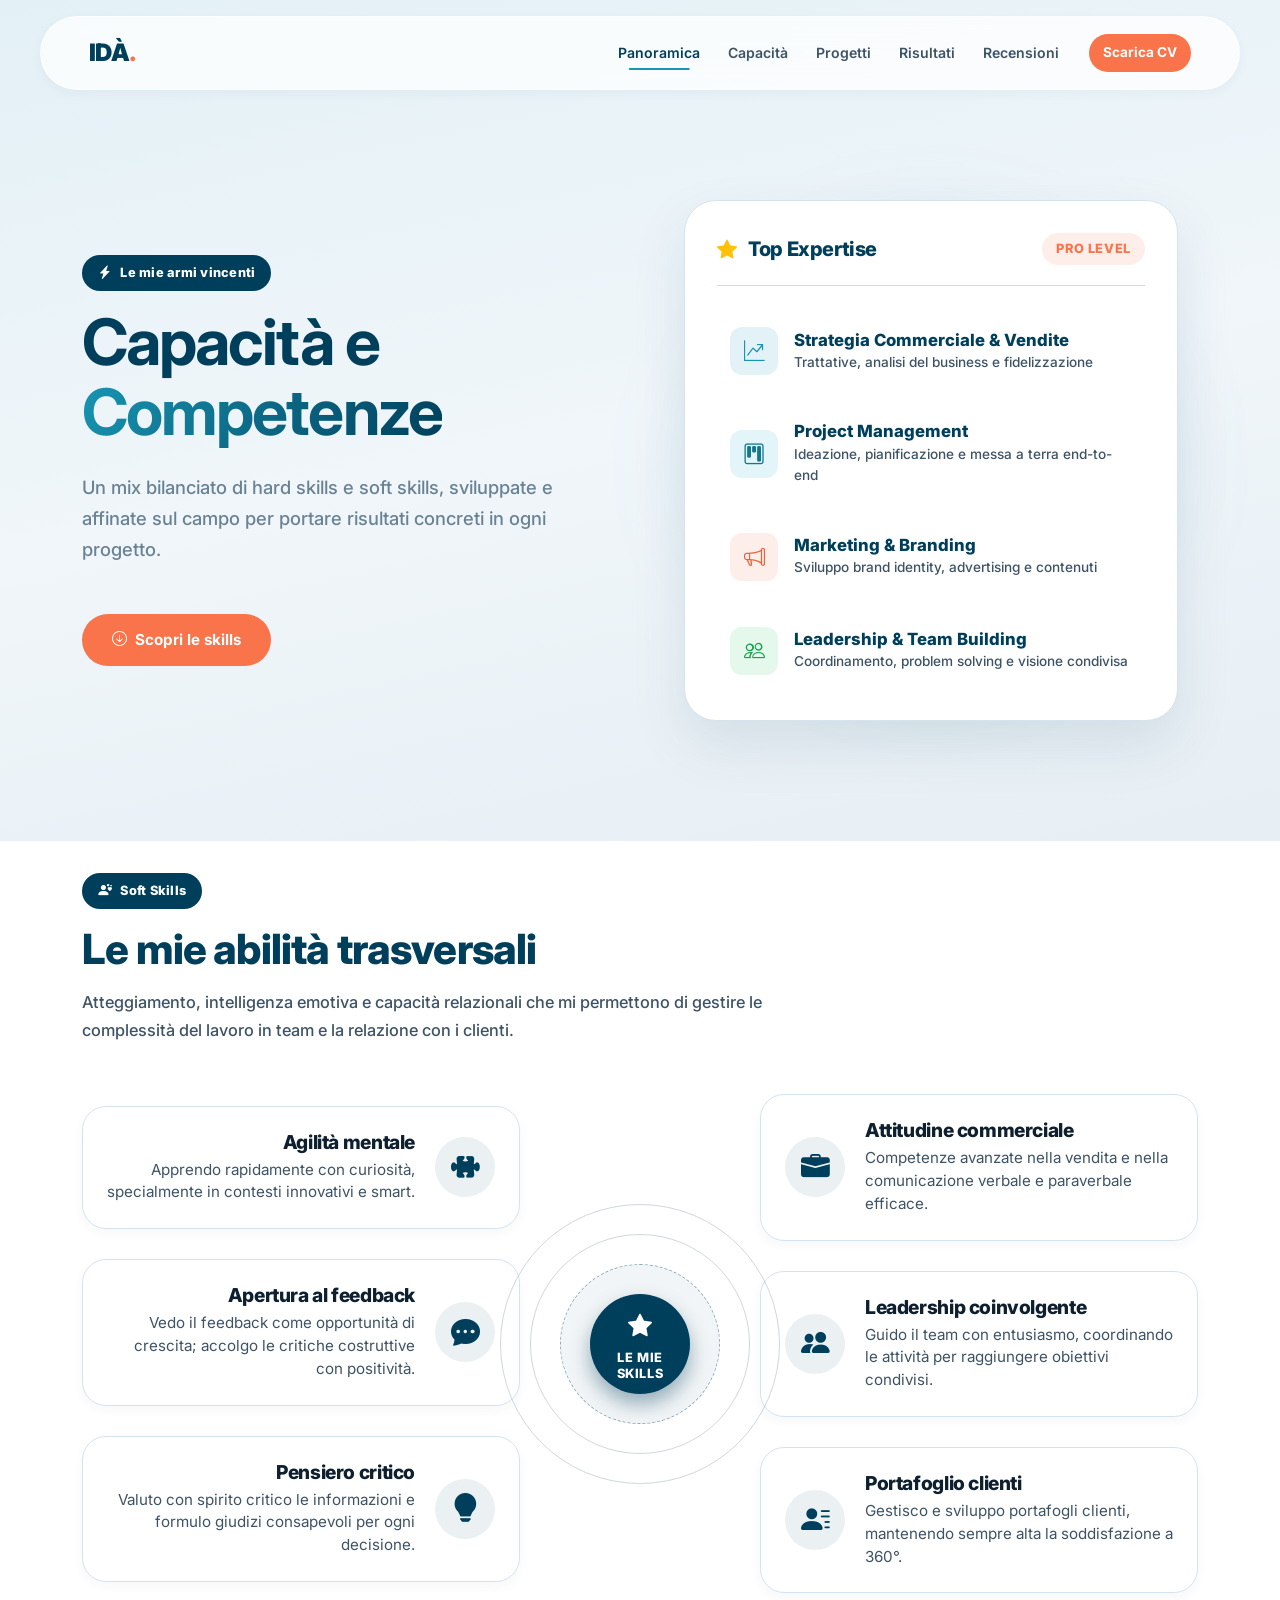
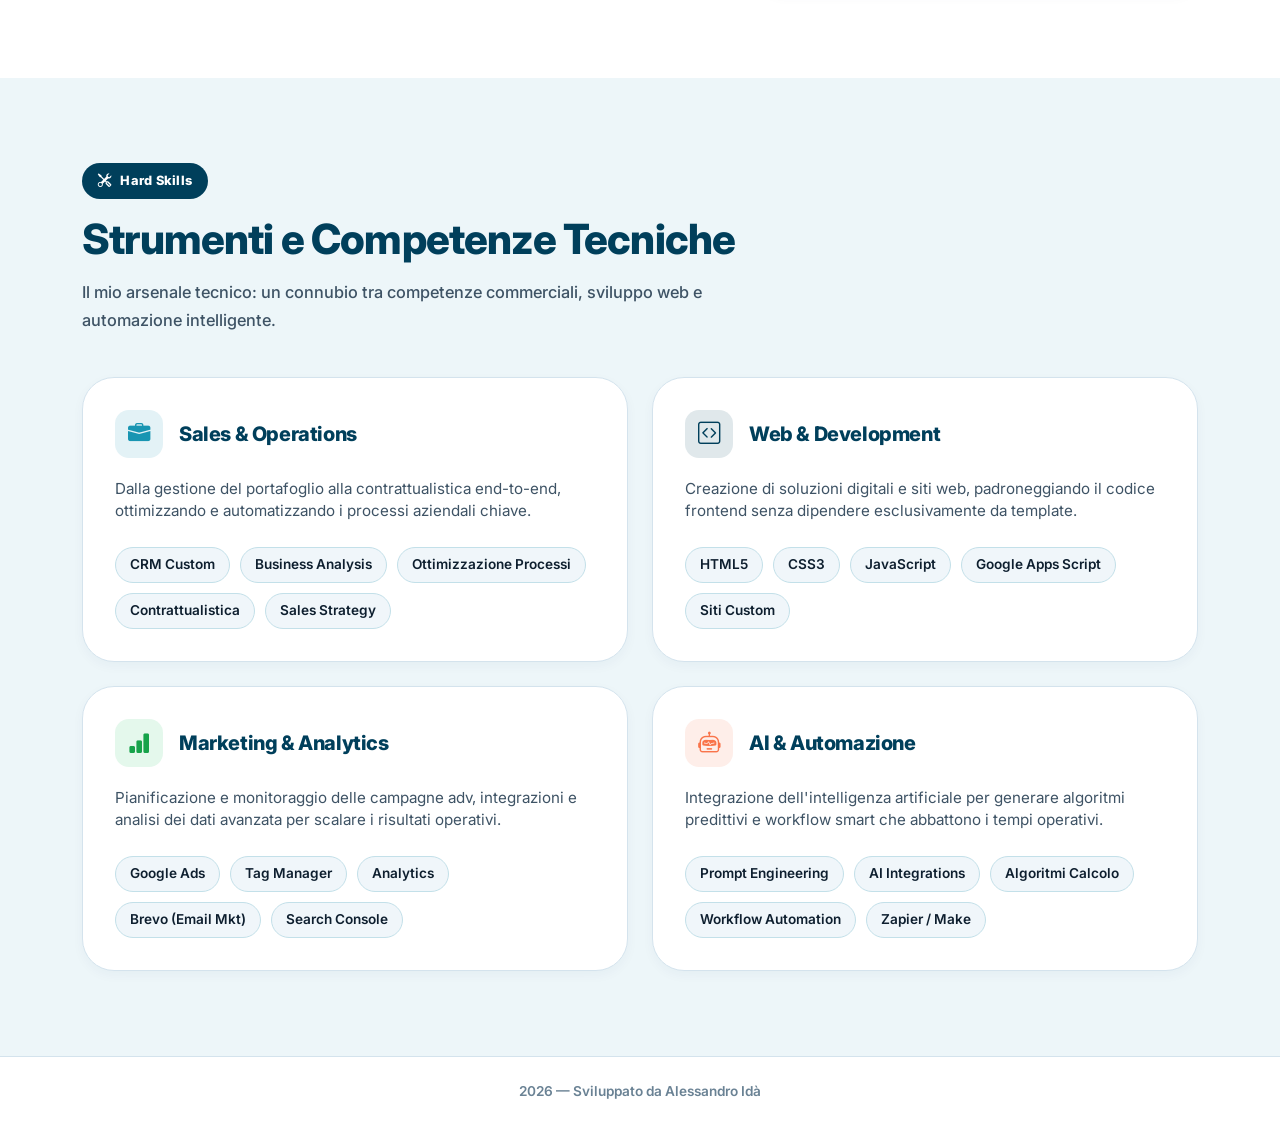
==== commit 896e3ad6: "Update capacita.html" ====
--- a/capacita.html
+++ b/capacita.html
@@ -31,8 +31,8 @@
                     <li class="nav-item"><a class="nav-link" href="index.html">Panoramica</a></li>
                     <li class="nav-item"><a class="nav-link active" href="capacita.html">Capacità</a></li>
                     <li class="nav-item"><a class="nav-link" href="progetti.html">Progetti</a></li>
-                    <li class="nav-item"><a class="nav-link" href="index.html#risultati">Risultati</a></li>
-                    <li class="nav-item"><a class="nav-link" href="index.html#reasons">Recensioni</a></li>
+                    <li class="nav-item"><a class="nav-link" href="risultati.html">Risultati</a></li>
+                    <li class="nav-item"><a class="nav-link" href="recensioni.html">Recensioni</a></li>
                     <li class="nav-item ms-lg-3"><a class="nav-link nav-cta-btn" href="index.html#contatti">Scarica CV</a></li>
                 </ul>
             </div>
@@ -51,8 +51,8 @@
         <a href="index.html" class="msb-link">Panoramica</a>
         <a href="capacita.html" class="msb-link active">Capacità</a>
         <a href="progetti.html" class="msb-link">Progetti</a>
-        <a href="index.html#risultati" class="msb-link">Risultati</a>
-        <a href="index.html#reasons" class="msb-link">Recensioni</a>
+        <a href="risultati.html" class="msb-link">Risultati</a>
+        <a href="recensioni.html" class="msb-link">Recensioni</a>
         <a href="index.html#contatti" class="msb-link cta">Scarica CV</a>
     </nav>
 </div>
--- a/style.css
+++ b/style.css
@@ -1276,3 +1276,783 @@
     background: var(--second);
     color: #fff;
 }
+
+/* ==========================================================================
+   PAGE HERO
+   ========================================================================== */
+.page-hero {
+    padding: 160px 0 60px;
+    background: linear-gradient(168deg,
+        color-mix(in srgb, var(--second) 6%, var(--page-bg)) 0%,
+        var(--page-bg) 50%,
+        color-mix(in srgb, var(--main) 4%, var(--page-bg)) 100%);
+    position: relative;
+    overflow: hidden;
+}
+
+/* ==========================================================================
+   PAGE HERO SPLIT
+   ========================================================================== */
+.split-hero {
+    padding: 180px 0 100px;
+}
+.hero-title {
+    color: var(--main);
+    line-height: 1.1;
+    letter-spacing: -0.03em;
+}
+.text-gradient {
+    font-style: normal;
+    background: linear-gradient(120deg, var(--second), var(--main));
+    -webkit-background-clip: text;
+    -webkit-text-fill-color: transparent;
+    position: relative;
+    display: inline-block;
+}
+.text-gradient::after {
+    content: \'\'; position: absolute; bottom: 0; left: 0; width: 100%; height: 8px;
+    background: color-mix(in srgb, var(--second) 15%, transparent); border-radius: 4px;
+}
+
+/* Visual Box */
+.hero-visual-box {
+    position: relative;
+    display: flex;
+    flex-direction: column;
+    padding: 20px;
+}
+.hv-glass-card {
+    background: rgba(255, 255, 255, 0.7);
+    backdrop-filter: blur(16px); -webkit-backdrop-filter: blur(16px);
+    border: 1px solid var(--border-light);
+    border-radius: var(--radius-lg);
+    padding: 24px;
+    box-shadow: var(--shadow-sm);
+    position: relative;
+    z-index: 2;
+    transition: transform 0.4s var(--ease-out);
+}
+.hv-glass-card:hover {
+    transform: translateY(-5px);
+    box-shadow: var(--shadow-md);
+    border-color: var(--border-accent);
+}
+.hv-offset {
+    align-self: flex-end;
+    width: 85%;
+}
+.hv-glass-card:not(.hv-offset) {
+    width: 85%;
+}
+.hv-header {
+    display: flex; align-items: center; gap: 12px; margin-bottom: 16px;
+    font-weight: 800; font-size: 1.1rem; color: var(--main);
+}
+.hv-header i {
+    display: flex; align-items: center; justify-content: center;
+    width: 40px; height: 40px; border-radius: 12px;
+    font-size: 1.2rem;
+}
+.icon-hard { background: color-mix(in srgb, var(--second) 12%, white); color: var(--second); }
+.icon-soft { background: color-mix(in srgb, var(--cta) 12%, white); color: var(--cta); }
+
+.hv-tags {
+    display: flex; flex-wrap: wrap; gap: 10px;
+}
+.hv-tags span {
+    background: #fff; border: 1px solid var(--border-soft);
+    padding: 6px 14px; border-radius: var(--radius-pill);
+    font-size: 0.85rem; font-weight: 600; color: var(--text-secondary);
+}
+
+.hv-blob {
+    position: absolute; border-radius: 50%; filter: blur(60px); z-index: 1; opacity: 0.6;
+}
+.hv-blob-1 {
+    width: 200px; height: 200px; background: color-mix(in srgb, var(--second) 40%, transparent);
+    top: -10%; right: 0;
+}
+.hv-blob-2 {
+    width: 250px; height: 250px; background: color-mix(in srgb, var(--cta) 30%, transparent);
+    bottom: -20%; left: -10%;
+}
+
+/* ==========================================================================
+   MODERN HERO BARS
+   ========================================================================== */
+.modern-hero {
+    padding: 180px 0 100px;
+}
+.skill-bars-wrapper {
+    position: relative;
+    padding: 20px;
+}
+.sb-glow {
+    position: absolute;
+    top: 50%; left: 50%;
+    transform: translate(-50%, -50%);
+    width: 100%; height: 100%;
+    background: radial-gradient(circle, color-mix(in srgb, var(--second) 30%, transparent) 0%, transparent 70%);
+    z-index: 1; filter: blur(40px); pointer-events: none;
+}
+.sb-card {
+    background: #fff;
+    border-radius: var(--radius-xl);
+    border: 1px solid var(--border-light);
+    box-shadow: var(--shadow-lg);
+    padding: 32px;
+    position: relative;
+    z-index: 2;
+}
+.sb-header {
+    display: flex; justify-content: space-between; align-items: center;
+    margin-bottom: 28px;
+    padding-bottom: 20px;
+    border-bottom: 1px solid var(--border-soft);
+}
+.sb-header h4 {
+    color: var(--main);
+    font-size: 1.25rem;
+    font-weight: 800;
+}
+.badge-pro {
+    background: color-mix(in srgb, var(--cta) 12%, white);
+    color: var(--cta);
+    padding: 6px 14px;
+    border-radius: var(--radius-pill);
+    font-size: 0.8rem;
+    font-weight: 800;
+    text-transform: uppercase;
+    letter-spacing: 0.05em;
+}
+
+.sb-body {
+    display: flex; flex-direction: column; gap: 20px;
+}
+.sb-item {
+    display: flex; flex-direction: column; gap: 8px;
+}
+.sb-info {
+    display: flex; justify-content: space-between; align-items: center;
+    font-weight: 700; font-size: 0.95rem; color: var(--text-secondary);
+}
+.sb-name i {
+    color: var(--second); margin-right: 6px; font-size: 1.1rem;
+}
+.sb-track {
+    height: 8px;
+    background: color-mix(in srgb, var(--second) 10%, var(--page-bg));
+    border-radius: var(--radius-pill);
+    overflow: hidden;
+}
+.sb-fill {
+    height: 100%;
+    border-radius: var(--radius-pill);
+}
+.fill-1 { background: linear-gradient(90deg, var(--second), var(--main)); }
+.fill-2 { background: linear-gradient(90deg, #1caed0, #13788f); }
+.fill-3 { background: linear-gradient(90deg, #f9744a, #e8633b); }
+.fill-4 { background: linear-gradient(90deg, #22c55e, #16a34a); }
+
+/* Alternative Feature List Layout */
+.sb-item-alt {
+    display: flex;
+    align-items: center;
+    gap: 16px;
+    padding: 12px;
+    border-radius: var(--radius-md);
+    transition: all 0.3s var(--ease-out);
+    border: 1px solid transparent;
+}
+.sb-item-alt:hover {
+    background: var(--section-soft);
+    border-color: var(--border-soft);
+    transform: translateX(4px);
+}
+.sb-icon-box {
+    width: 48px; height: 48px; border-radius: 12px;
+    display: flex; align-items: center; justify-content: center;
+    font-size: 1.3rem; flex-shrink: 0;
+}
+.box-1 { background: color-mix(in srgb, var(--second) 12%, white); color: var(--second); }
+.box-2 { background: color-mix(in srgb, #1caed0 12%, white); color: #13788f; }
+.box-3 { background: color-mix(in srgb, #f9744a 12%, white); color: #e8633b; }
+.box-4 { background: color-mix(in srgb, #22c55e 12%, white); color: #16a34a; }
+
+.sb-info-alt {
+    display: flex; flex-direction: column; gap: 2px;
+}
+.sb-name-alt {
+    font-weight: 800; font-size: 1.05rem; color: var(--main); line-height: 1.2;
+}
+.sb-desc-alt {
+    font-size: 0.85rem; color: var(--text-secondary); font-weight: 500;
+}
+
+.msb-link.active {
+    background: var(--section-soft);
+    color: var(--second);
+    font-weight: 700;
+    border-right: 3px solid var(--second);
+}
+
+/* ==========================================================================
+   HARD SKILLS BENTO GRID
+   ========================================================================== */
+.hs-bento-grid {
+    display: grid;
+    grid-template-columns: repeat(1, 1fr);
+    gap: 24px;
+    margin-top: 40px;
+}
+@media (min-width: 768px) {
+    .hs-bento-grid {
+        grid-template-columns: repeat(2, 1fr);
+    }
+}
+.hs-card {
+    background: #fff;
+    border-radius: var(--radius-xl);
+    border: 1px solid var(--border-light);
+    padding: 32px;
+    box-shadow: var(--shadow-sm);
+    transition: transform 0.4s var(--ease-out), box-shadow 0.4s var(--ease-out);
+    display: flex;
+    flex-direction: column;
+}
+.hs-card:hover {
+    transform: translateY(-5px);
+    box-shadow: var(--shadow-md);
+    border-color: color-mix(in srgb, var(--second) 40%, transparent);
+}
+.hs-header {
+    display: flex;
+    align-items: center;
+    gap: 16px;
+    margin-bottom: 20px;
+}
+.hs-icon {
+    width: 48px;
+    height: 48px;
+    border-radius: 14px;
+    display: flex;
+    align-items: center;
+    justify-content: center;
+    font-size: 1.4rem;
+}
+.hs-header h3 {
+    margin: 0;
+    font-size: 1.25rem;
+    font-weight: 800;
+    color: var(--main);
+}
+.hs-desc {
+    color: var(--text-secondary);
+    font-size: 0.95rem;
+    line-height: 1.5;
+    margin-bottom: 24px;
+    flex-grow: 1;
+}
+.hs-tags {
+    display: flex;
+    flex-wrap: wrap;
+    gap: 10px;
+}
+.hs-tags span {
+    background: var(--page-bg);
+    color: var(--text-primary);
+    padding: 6px 14px;
+    border-radius: var(--radius-pill);
+    font-size: 0.85rem;
+    font-weight: 600;
+    border: 1px solid var(--border-soft);
+    transition: all 0.3s ease;
+}
+.hs-card:hover .hs-tags span {
+    background: #fff;
+    border-color: color-mix(in srgb, var(--second) 30%, transparent);
+}
+
+
+/* ==========================================================================
+   PROJECTS PAGE (REDESIGN LIGHT MODE)
+   ========================================================================== */
+
+/* Projects Hero (Light & Dynamic) */
+.projects-hero {
+    background: var(--page-bg);
+    padding: 180px 0 80px;
+    position: relative;
+    overflow: hidden;
+    color: var(--text-primary);
+}
+.projects-hero::before {
+    content: '';
+    position: absolute;
+    top: -30%; right: -10%;
+    width: 600px; height: 600px;
+    background: radial-gradient(circle, color-mix(in srgb, var(--second) 15%, transparent) 0%, transparent 70%);
+    border-radius: 50%;
+    pointer-events: none;
+    z-index: 0;
+}
+.projects-hero::after {
+    content: '';
+    position: absolute;
+    bottom: -20%; left: -10%;
+    width: 500px; height: 500px;
+    background: radial-gradient(circle, color-mix(in srgb, var(--cta) 10%, transparent) 0%, transparent 70%);
+    border-radius: 50%;
+    pointer-events: none;
+    z-index: 0;
+}
+.projects-hero .container {
+    position: relative;
+    z-index: 1;
+}
+.projects-hero .kicker {
+    background: #fff;
+    color: var(--main);
+    box-shadow: var(--shadow-sm);
+    border: 1px solid var(--border-light);
+}
+.projects-hero h1 {
+    color: var(--main);
+    letter-spacing: -0.03em;
+}
+.projects-hero .hero-lead {
+    color: var(--text-secondary);
+}
+
+/* Case Study Layout */
+.case-study-section {
+    padding: 100px 0;
+    border-bottom: 1px solid var(--border-soft);
+}
+.case-study-section:nth-child(even) {
+    background: #fff;
+}
+.case-study-section:nth-child(odd) {
+    background: var(--section-soft);
+}
+
+.cs-sidebar {
+    position: sticky;
+    top: 120px;
+    padding-right: 20px;
+}
+.cs-num {
+    font-size: 5rem;
+    font-weight: 900;
+    color: color-mix(in srgb, var(--second) 10%, transparent);
+    line-height: 1;
+    margin-bottom: 10px;
+    display: block;
+}
+.cs-sidebar h2 {
+    color: var(--main);
+    font-weight: 800;
+    font-size: 2.5rem;
+    margin-bottom: 20px;
+}
+.cs-sidebar > p {
+    color: var(--text-secondary);
+    font-size: 1.1rem;
+    line-height: 1.6;
+    margin-bottom: 30px;
+}
+
+/* Feature Tags (Badge) */
+.cs-tags-wrapper {
+    margin-top: 20px;
+}
+.cs-tags-title {
+    font-size: 0.85rem;
+    text-transform: uppercase;
+    letter-spacing: 1px;
+    color: var(--text-muted);
+    font-weight: 700;
+    margin-bottom: 12px;
+}
+.cs-tags {
+    display: flex;
+    flex-wrap: wrap;
+    gap: 10px;
+}
+.cs-tag {
+    background: #fff;
+    color: var(--main);
+    padding: 6px 14px;
+    border-radius: var(--radius-pill);
+    font-size: 0.85rem;
+    font-weight: 600;
+    border: 1px solid var(--border-soft);
+    display: inline-flex;
+    align-items: center;
+    gap: 6px;
+    box-shadow: 0 2px 8px rgba(0,0,0,0.02);
+}
+.cs-tag i {
+    color: var(--second);
+}
+
+.cs-content {
+    display: flex;
+    flex-direction: column;
+    gap: 30px;
+}
+
+/* Image Wrapper */
+.cs-image-wrapper {
+    width: 100%;
+    background: var(--page-bg);
+    border-radius: var(--radius-lg);
+    border: 1px solid var(--border-light);
+    overflow: hidden;
+    box-shadow: var(--shadow-sm);
+    margin-bottom: 10px;
+    position: relative;
+}
+/* A default aspect ratio for the placeholder */
+.cs-image-wrapper::before {
+    content: "";
+    display: block;
+    padding-top: 56.25%; /* 16:9 Aspect Ratio */
+}
+.cs-image-wrapper img {
+    position: absolute;
+    top: 0; left: 0;
+    width: 100%;
+    height: 100%;
+    object-fit: cover;
+}
+/* Fallback empty state styling */
+.cs-image-empty {
+    position: absolute;
+    top: 0; left: 0;
+    width: 100%; height: 100%;
+    display: flex;
+    align-items: center;
+    justify-content: center;
+    flex-direction: column;
+    color: var(--text-muted);
+    background: color-mix(in srgb, var(--second) 5%, #fff);
+}
+.cs-image-empty i {
+    font-size: 3rem;
+    margin-bottom: 10px;
+    color: color-mix(in srgb, var(--second) 40%, transparent);
+}
+
+/* Case Study Blocks */
+.cs-block {
+    background: #fff;
+    border: 1px solid var(--border-light);
+    border-radius: var(--radius-lg);
+    padding: 32px;
+    box-shadow: var(--shadow-sm);
+    position: relative;
+    overflow: hidden;
+    transition: transform 0.3s ease;
+}
+.cs-block:hover {
+    transform: translateY(-3px);
+}
+.case-study-section:nth-child(even) .cs-block {
+    background: var(--page-bg);
+    border-color: #fff;
+}
+
+.cs-block-header {
+    display: flex;
+    align-items: center;
+    gap: 16px;
+    margin-bottom: 20px;
+}
+.cs-block-icon {
+    width: 48px;
+    height: 48px;
+    border-radius: 14px;
+    display: flex;
+    align-items: center;
+    justify-content: center;
+    font-size: 1.3rem;
+}
+.cs-block-header h4 {
+    margin: 0;
+    font-weight: 800;
+    font-size: 1.2rem;
+    color: var(--main);
+}
+.cs-block p {
+    color: var(--text-secondary);
+    line-height: 1.7;
+    margin: 0;
+}
+
+/* Specific Block Colors */
+.cb-challenge .cs-block-icon { background: color-mix(in srgb, var(--cta) 12%, white); color: var(--cta); }
+.cb-mgmt .cs-block-icon { background: color-mix(in srgb, var(--second) 12%, white); color: var(--second); }
+.cb-impact .cs-block-icon { background: color-mix(in srgb, #22c55e 12%, white); color: #16a34a; }
+
+@media (max-width: 991px) {
+    .cs-sidebar {
+        position: relative;
+        top: 0;
+        margin-bottom: 40px;
+    }
+}
+
+/* Projects Hero (Split Innovative Mode) */
+.projects-hero {
+    background: var(--page-bg);
+    padding: 160px 0 80px;
+    position: relative;
+    overflow: hidden;
+    color: var(--text-primary);
+}
+.projects-hero::before {
+    content: '';
+    position: absolute;
+    top: -20%; right: -10%;
+    width: 600px; height: 600px;
+    background: radial-gradient(circle, color-mix(in srgb, var(--second) 15%, transparent) 0%, transparent 70%);
+    border-radius: 50%;
+    pointer-events: none;
+    z-index: 0;
+}
+.projects-hero::after {
+    content: '';
+    position: absolute;
+    bottom: -20%; left: -10%;
+    width: 500px; height: 500px;
+    background: radial-gradient(circle, color-mix(in srgb, var(--cta) 10%, transparent) 0%, transparent 70%);
+    border-radius: 50%;
+    pointer-events: none;
+    z-index: 0;
+}
+.projects-hero .container {
+    position: relative;
+    z-index: 1;
+}
+.projects-hero h1 {
+    color: var(--main);
+    letter-spacing: -0.03em;
+}
+
+/* Visual Composition */
+.ph-visual-composition {
+    position: relative;
+    width: 100%;
+    height: 450px;
+    display: flex;
+    align-items: center;
+    justify-content: center;
+}
+.ph-glow {
+    position: absolute;
+    width: 300px; height: 300px;
+    background: color-mix(in srgb, var(--cta) 20%, transparent);
+    filter: blur(80px);
+    border-radius: 50%;
+    z-index: 1;
+}
+.ph-card {
+    position: absolute;
+    background: rgba(255, 255, 255, 0.7);
+    backdrop-filter: blur(16px);
+    -webkit-backdrop-filter: blur(16px);
+    border: 1px solid rgba(255, 255, 255, 0.8);
+    border-radius: var(--radius-lg);
+    padding: 24px;
+    width: 280px;
+    box-shadow: 0 16px 40px rgba(0, 63, 91, 0.08);
+    display: flex;
+    align-items: center;
+    gap: 16px;
+    z-index: 2;
+    transition: transform 0.5s cubic-bezier(0.175, 0.885, 0.32, 1.275), box-shadow 0.3s ease;
+}
+.ph-card-icon {
+    width: 50px; height: 50px;
+    border-radius: 14px;
+    display: flex;
+    align-items: center;
+    justify-content: center;
+    font-size: 1.5rem;
+}
+.ph-card-text {
+    flex-grow: 1;
+    display: flex;
+    flex-direction: column;
+    gap: 8px;
+}
+.ph-line {
+    height: 8px;
+    background: var(--border-light);
+    border-radius: 4px;
+    width: 100%;
+}
+.ph-line.short {
+    width: 60%;
+}
+
+.ph-card-1 {
+    top: 10%; right: 5%;
+    transform: rotate(5deg);
+}
+.ph-card-1 .ph-card-icon { background: color-mix(in srgb, var(--main) 10%, white); color: var(--main); }
+
+.ph-card-2 {
+    top: 40%; left: 0%;
+    transform: rotate(-5deg);
+    z-index: 3;
+}
+.ph-card-2 .ph-card-icon { background: color-mix(in srgb, var(--cta) 10%, white); color: var(--cta); }
+
+.ph-card-3 {
+    bottom: 5%; right: 15%;
+    transform: rotate(3deg);
+}
+.ph-card-3 .ph-card-icon { background: color-mix(in srgb, var(--second) 10%, white); color: var(--second); }
+
+.ph-card:hover {
+    transform: scale(1.05) translateY(-10px) rotate(0deg);
+    z-index: 10;
+    box-shadow: var(--shadow-xl);
+}
+
+@media (max-width: 991px) {
+    .ph-visual-composition {
+        height: 350px;
+        margin-top: 40px;
+    }
+    .ph-card {
+        width: 240px;
+    }
+}
+
+/* Dashboard Visual Composition */
+.ph-main-dashboard {
+    position: relative;
+    width: 100%;
+    max-width: 480px;
+    background: rgba(255, 255, 255, 0.85);
+    backdrop-filter: blur(20px);
+    -webkit-backdrop-filter: blur(20px);
+    border: 1px solid rgba(255, 255, 255, 1);
+    border-radius: var(--radius-lg);
+    box-shadow: 0 24px 60px rgba(0, 63, 91, 0.12);
+    z-index: 2;
+    overflow: hidden;
+    transform: perspective(1000px) rotateY(-5deg) rotateX(5deg);
+    transition: transform 0.6s cubic-bezier(0.2, 0.8, 0.2, 1);
+}
+.ph-main-dashboard:hover {
+    transform: perspective(1000px) rotateY(0deg) rotateX(0deg) translateY(-10px);
+}
+
+.ph-dash-header {
+    background: rgba(240, 246, 250, 0.9);
+    padding: 12px 20px;
+    display: flex;
+    align-items: center;
+    justify-content: space-between;
+    border-bottom: 1px solid var(--border-light);
+}
+.ph-dash-dots {
+    display: flex;
+    gap: 6px;
+}
+.ph-dash-dots span {
+    width: 12px; height: 12px;
+    border-radius: 50%;
+}
+.ph-dash-title {
+    font-size: 0.8rem;
+    font-weight: 600;
+    color: var(--text-muted);
+    letter-spacing: 1px;
+}
+
+.ph-dash-body {
+    padding: 30px;
+}
+.ph-dash-chart {
+    display: flex;
+    align-items: flex-end;
+    gap: 15px;
+    height: 120px;
+    margin-bottom: 30px;
+}
+.ph-bar {
+    flex-grow: 1;
+    background: linear-gradient(180deg, var(--second) 0%, color-mix(in srgb, var(--second) 20%, transparent) 100%);
+    border-radius: 6px 6px 0 0;
+    animation: barGrow 1.5s ease-out forwards;
+    transform-origin: bottom;
+}
+@keyframes barGrow {
+    0% { transform: scaleY(0); }
+    100% { transform: scaleY(1); }
+}
+.ph-bar:nth-child(4) {
+    background: linear-gradient(180deg, var(--cta) 0%, color-mix(in srgb, var(--cta) 20%, transparent) 100%);
+}
+
+.ph-dash-data {
+    display: flex;
+    gap: 20px;
+}
+.ph-data-box {
+    flex: 1;
+    background: var(--page-bg);
+    padding: 15px;
+    border-radius: var(--radius-md);
+    display: flex;
+    align-items: center;
+    gap: 15px;
+}
+.ph-data-box i {
+    font-size: 1.5rem;
+}
+.ph-data-box strong {
+    display: block;
+    font-size: 1.2rem;
+    color: var(--main);
+}
+.ph-data-box span {
+    font-size: 0.8rem;
+    color: var(--text-secondary);
+}
+
+.ph-floating-badge {
+    position: absolute;
+    background: #fff;
+    padding: 10px 20px;
+    border-radius: 50px;
+    font-weight: 700;
+    font-size: 0.9rem;
+    color: var(--main);
+    box-shadow: 0 10px 30px rgba(0,0,0,0.1);
+    display: flex;
+    align-items: center;
+    gap: 8px;
+    z-index: 10;
+    animation: floatBadge 4s ease-in-out infinite;
+}
+.ph-floating-badge i {
+    color: var(--cta);
+    font-size: 1.1rem;
+}
+.ph-floating-badge.top-right {
+    top: 40px; right: -30px;
+}
+.ph-floating-badge.bottom-left {
+    bottom: 40px; left: -30px;
+    animation-delay: 2s;
+}
+@keyframes floatBadge {
+    0%, 100% { transform: translateY(0); }
+    50% { transform: translateY(-10px); }
+}
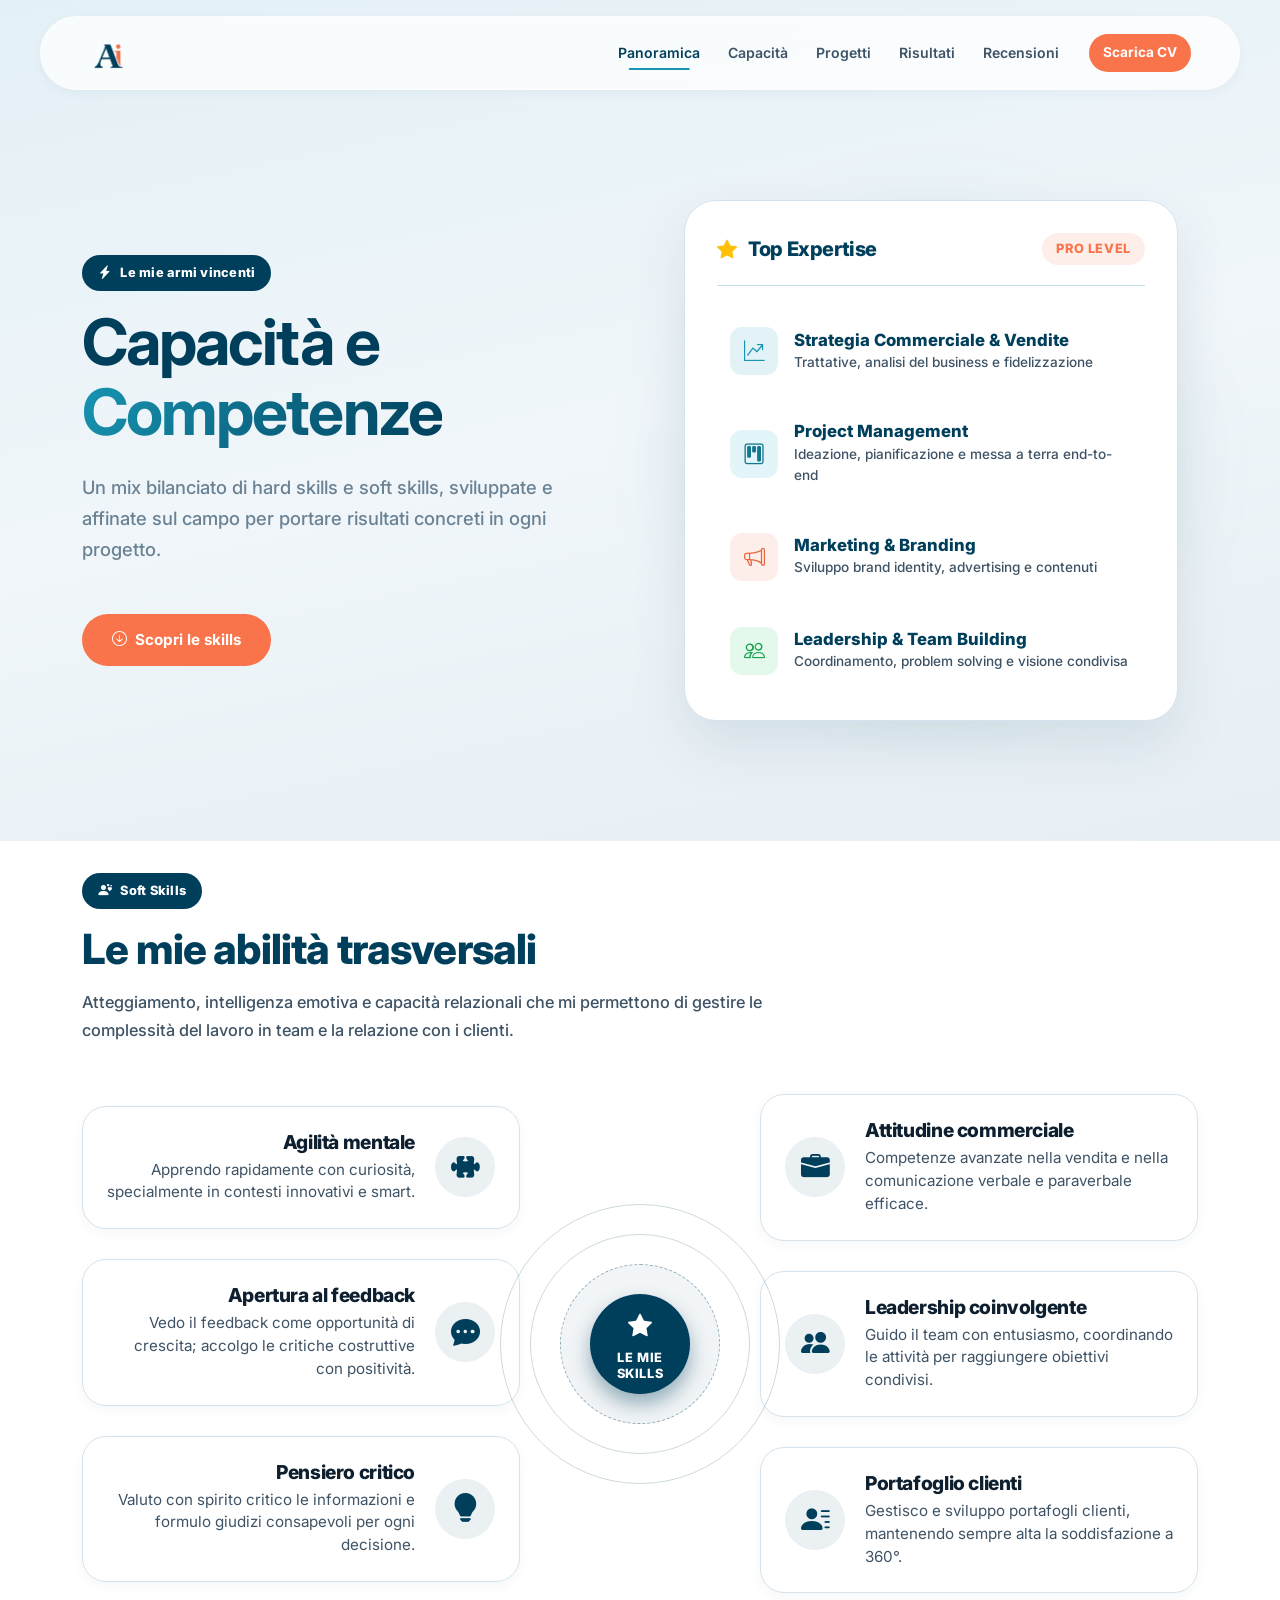
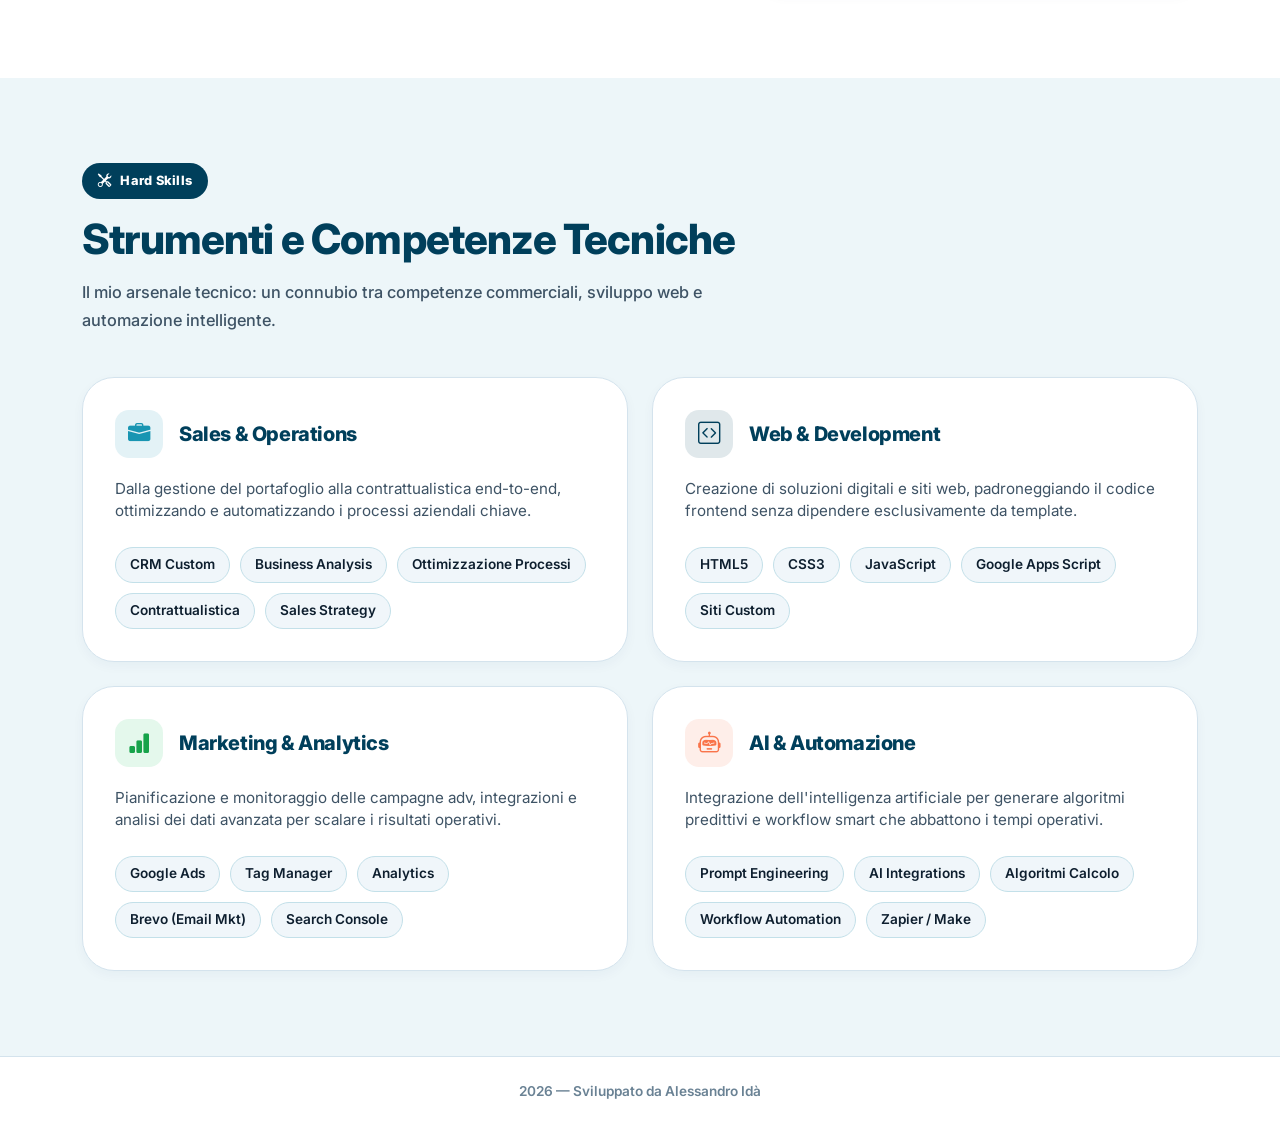
==== commit 0f2b5da6: "Update capacita.html" ====
--- a/capacita.html
+++ b/capacita.html
@@ -22,7 +22,7 @@
 <div class="nav-wrapper">
     <nav id="navbar" class="navbar navbar-expand-lg navbar-floating">
         <div class="container-fluid px-4">
-            <a class="navbar-brand" href="index.html">IDÀ<span>.</span></a>
+            <a class="navbar-brand" href="index.html"><img src="images/Logo Idà Alessandro.png" alt="IDÀ Logo" style="height: 30px; width: auto;"></a>
             <button class="custom-hamburger d-lg-none" id="mobileMenuBtn">
                 <span></span><span></span><span></span>
             </button>
@@ -44,7 +44,7 @@
 <div class="mobile-sidebar-backdrop" id="sidebarBackdrop"></div>
 <div class="mobile-sidebar" id="mobileSidebar">
     <div class="msb-header">
-        <span class="msb-logo">IDÀ.</span>
+        <span class="msb-logo"><img src="images/Logo Idà Alessandro.png" alt="IDÀ Logo" style="height: 30px; width: auto;"></span>
         <button class="msb-close" id="mobileMenuClose"><i class="bi bi-x-lg"></i></button>
     </div>
     <nav class="msb-nav">
--- a/style.css
+++ b/style.css
@@ -649,8 +649,15 @@
 
 /* Year columns inside dashboard */
 .year-grid {
-    display: grid; grid-template-columns: repeat(3, minmax(0, 1fr));
+    display: grid; 
+    grid-template-columns: repeat(1, minmax(0, 1fr));
     gap: 16px;
+}
+@media (min-width: 768px) {
+    .year-grid { grid-template-columns: repeat(2, minmax(0, 1fr)); }
+}
+@media (min-width: 1200px) {
+    .year-grid { grid-template-columns: repeat(4, minmax(0, 1fr)); }
 }
 
 .year-col {
@@ -1574,485 +1581,401 @@
 }
 
 
-/* ==========================================================================
-   PROJECTS PAGE (REDESIGN LIGHT MODE)
-   ========================================================================== */
-
-/* Projects Hero (Light & Dynamic) */
+
+/* ==========================================================================
+   PROJECTS PAGE (UI DASHBOARD — PREMIUM)
+   ========================================================================== */
+
+/* ── Hero Base ────────────────────────────────────────── */
 .projects-hero {
     background: var(--page-bg);
-    padding: 180px 0 80px;
+    padding: 160px 0 100px;
     position: relative;
     overflow: hidden;
-    color: var(--text-primary);
-}
-.projects-hero::before {
-    content: '';
+}
+.ph-bg-blob {
     position: absolute;
-    top: -30%; right: -10%;
-    width: 600px; height: 600px;
-    background: radial-gradient(circle, color-mix(in srgb, var(--second) 15%, transparent) 0%, transparent 70%);
     border-radius: 50%;
+    filter: blur(100px);
+    opacity: 0.55;
+    z-index: 0;
     pointer-events: none;
+}
+.ph-bg-blob.blob-1 {
+    width: 560px; height: 560px;
+    background: color-mix(in srgb, var(--second) 22%, transparent);
+    top: -120px; left: -120px;
+}
+.ph-bg-blob.blob-2 {
+    width: 480px; height: 480px;
+    background: color-mix(in srgb, var(--cta) 14%, transparent);
+    bottom: -120px; right: -100px;
+}
+
+/* ── CTA Button ───────────────────────────────────────── */
+.ph-btn-cta {
+    background: var(--cta);
+    color: #fff !important;
+    padding: 14px 36px;
+    border-radius: 50px;
+    font-weight: 600;
+    font-size: 1.05rem;
+    transition: transform 0.3s ease;
+    display: inline-flex;
+    align-items: center;
+}
+.ph-btn-cta:hover {
+    transform: translateY(-3px);
+}
+
+/* ── UI Dashboard Wrapper ─────────────────────────────── */
+.ph-ui-window-wrapper {
+    position: relative;
+    width: 100%;
+    padding: 20px 0;
+    /* Soft floating animation for the whole dashboard */
+    animation: dashboardFloat 6s ease-in-out infinite;
+}
+@keyframes dashboardFloat {
+    0%, 100% { transform: translateY(0); }
+    50%       { transform: translateY(-12px); }
+}
+
+.ph-ui-window-wrapper .ph-bg-glow {
+    position: absolute;
+    width: 380px; height: 380px;
+    background: radial-gradient(circle, color-mix(in srgb, var(--second) 18%, transparent), transparent 70%);
+    top: 50%; left: 50%;
+    transform: translate(-50%, -50%);
+    filter: blur(60px);
     z-index: 0;
-}
-.projects-hero::after {
-    content: '';
+    pointer-events: none;
+}
+
+/* ── UI Glass Window ──────────────────────────────────── */
+.ph-ui-glass {
+    position: relative;
+    background: rgba(255, 255, 255, 0.85);
+    backdrop-filter: blur(20px);
+    -webkit-backdrop-filter: blur(20px);
+    border: 1px solid rgba(255, 255, 255, 0.95);
+    border-radius: 16px;
+    box-shadow: 0 16px 40px rgba(0,63,91,0.08), 0 4px 12px rgba(0,0,0,0.03);
+    overflow: hidden;
+    z-index: 1;
+    transition: box-shadow 0.4s ease, transform 0.4s ease;
+}
+.ph-ui-glass:hover {
+    box-shadow: 0 24px 60px rgba(0,63,91,0.12), 0 8px 24px rgba(0,0,0,0.04);
+}
+
+/* ── UI Header ────────────────────────────────────────── */
+.ph-ui-header {
+    background: rgba(248, 249, 250, 0.9);
+    border-bottom: 1px solid rgba(0,0,0,0.05);
+    padding: 12px 16px;
+    display: flex;
+    align-items: center;
+}
+.ph-ui-dots {
+    display: flex; gap: 6px;
+}
+.ph-ui-dots span {
+    width: 12px; height: 12px; border-radius: 50%;
+}
+.ph-ui-title {
+    margin: 0 auto;
+    font-size: 0.85rem;
+    font-weight: 600;
+    color: var(--text-secondary);
+    display: flex; align-items: center; gap: 6px;
+    transform: translateX(-24px); /* compenso per mantenere visivamente centrato il testo */
+}
+
+/* ── UI Body & Sidebar ────────────────────────────────── */
+.ph-ui-body {
+    display: flex;
+    min-height: 280px;
+}
+.ph-ui-sidebar {
+    width: 130px;
+    background: rgba(248, 249, 250, 0.5);
+    border-right: 1px solid rgba(0,0,0,0.03);
+    padding: 16px 12px;
+    display: flex;
+    flex-direction: column;
+    gap: 8px;
+}
+.ph-ui-nav {
+    padding: 8px 10px;
+    border-radius: 8px;
+    font-size: 0.82rem;
+    font-weight: 600;
+    color: var(--text-secondary);
+    display: flex; align-items: center; gap: 8px;
+    cursor: pointer;
+    transition: all 0.2s ease;
+}
+.ph-ui-nav:hover { background: rgba(0,0,0,0.03); }
+.ph-ui-nav.active {
+    background: color-mix(in srgb, var(--second) 10%, white);
+    color: var(--main);
+}
+.ph-ui-nav.active i { color: var(--second); }
+
+/* ── UI Content (Main area) ───────────────────────────── */
+.ph-ui-content {
+    flex: 1;
+    padding: 24px;
+    display: flex;
+    flex-direction: column;
+    gap: 20px;
+}
+
+/* Stat Row */
+.ph-ui-stat-row {
+    display: flex; gap: 16px;
+}
+.ph-ui-stat-box {
+    flex: 1;
+    background: #fff;
+    border: 1px solid rgba(0,0,0,0.04);
+    border-radius: 12px;
+    padding: 14px 16px;
+    display: flex; flex-direction: column;
+    box-shadow: 0 4px 12px rgba(0,0,0,0.02);
+}
+.ph-ui-stat-num {
+    font-size: 1.6rem; font-weight: 800; color: var(--main); line-height: 1.1;
+}
+.ph-ui-stat-label {
+    font-size: 0.75rem; font-weight: 600; color: var(--text-muted); text-transform: uppercase; margin-top: 4px;
+}
+
+/* Project List */
+.ph-ui-project-list {
+    display: flex; flex-direction: column; gap: 10px;
+}
+.ph-ui-project-item {
+    background: #fff;
+    border: 1px solid rgba(0,0,0,0.03);
+    border-radius: 10px;
+    padding: 12px;
+    display: flex; align-items: center; gap: 14px;
+    transition: transform 0.2s ease, box-shadow 0.2s ease;
+}
+.ph-ui-project-item:hover {
+    transform: translateX(4px);
+    box-shadow: 0 4px 14px rgba(0,0,0,0.04);
+}
+.ph-ui-pi-icon {
+    width: 38px; height: 38px; border-radius: 10px;
+    display: flex; align-items: center; justify-content: center;
+    font-size: 1.1rem; flex-shrink: 0;
+}
+.ph-ui-pi-info { flex: 1; }
+.ph-ui-pi-info strong { display: block; font-size: 0.9rem; color: var(--main); font-weight: 800; }
+.ph-ui-pi-info span { display: block; font-size: 0.75rem; color: var(--text-secondary); }
+
+.ph-ui-pi-status {
+    background: color-mix(in srgb, #16a34a 12%, white);
+    color: #16a34a;
+    font-size: 0.65rem; font-weight: 700; text-transform: uppercase;
+    padding: 4px 8px; border-radius: 12px;
+}
+
+/* ── Floating Badge ───────────────────────────────────── */
+.ph-ui-floating-badge {
     position: absolute;
-    bottom: -20%; left: -10%;
-    width: 500px; height: 500px;
-    background: radial-gradient(circle, color-mix(in srgb, var(--cta) 10%, transparent) 0%, transparent 70%);
-    border-radius: 50%;
-    pointer-events: none;
-    z-index: 0;
-}
-.projects-hero .container {
-    position: relative;
-    z-index: 1;
-}
-.projects-hero .kicker {
+    bottom: -10px; right: -20px;
     background: #fff;
-    color: var(--main);
-    box-shadow: var(--shadow-sm);
-    border: 1px solid var(--border-light);
-}
-.projects-hero h1 {
-    color: var(--main);
-    letter-spacing: -0.03em;
-}
-.projects-hero .hero-lead {
-    color: var(--text-secondary);
-}
-
-/* Case Study Layout */
+    border: 1px solid rgba(0,0,0,0.06);
+    border-radius: 30px;
+    padding: 12px 20px;
+    display: flex; align-items: center; gap: 10px;
+    box-shadow: 0 10px 30px rgba(0,63,91,0.12);
+    font-weight: 700; font-size: 0.85rem; color: var(--main);
+    z-index: 10;
+    animation: dashboardFloat 6s ease-in-out infinite 1s; /* slightly offset animation */
+}
+.ph-ui-floating-badge i { color: #16a34a; font-size: 1.1rem; }
+
+/* ── Responsive ───────────────────────────────────────── */
+@media (max-width: 991px) {
+    .projects-hero { padding: 130px 0 70px; }
+    .ph-ui-window-wrapper { padding: 10px 0; }
+    .ph-ui-sidebar { display: none; } /* Hide sidebar on mobile to save space */
+    .ph-ui-content { padding: 16px; }
+    .ph-ui-stat-num { font-size: 1.4rem; }
+    .ph-ui-floating-badge { right: 10px; bottom: -20px; font-size: 0.8rem; padding: 10px 16px; }
+}
+
+/* ==========================================================================
+   CASE STUDY LAYOUT (RESTORED)
+   ========================================================================== */
 .case-study-section {
     padding: 100px 0;
     border-bottom: 1px solid var(--border-soft);
 }
-.case-study-section:nth-child(even) {
+.case-study-section:nth-child(even) { background: #fff; }
+.case-study-section:nth-child(odd)  { background: var(--section-soft); }
+
+.cs-sidebar { position: sticky; top: 120px; padding-right: 20px; }
+.cs-num {
+    font-size: 5rem; font-weight: 900;
+    color: color-mix(in srgb, var(--second) 10%, transparent);
+    line-height: 1; margin-bottom: 10px; display: block;
+}
+.cs-sidebar h2 { color: var(--main); font-weight: 800; font-size: 2.5rem; margin-bottom: 20px; }
+.cs-sidebar > p { color: var(--text-secondary); font-size: 1.1rem; line-height: 1.6; margin-bottom: 30px; }
+
+.cs-tags-wrapper { margin-top: 20px; }
+.cs-tags-title {
+    font-size: 0.85rem; text-transform: uppercase; letter-spacing: 1px;
+    color: var(--text-muted); font-weight: 700; margin-bottom: 12px;
+}
+.cs-tags { display: flex; flex-wrap: wrap; gap: 10px; }
+.cs-tag {
+    background: #fff; color: var(--main); padding: 6px 14px;
+    border-radius: var(--radius-pill); font-size: 0.85rem; font-weight: 600;
+    border: 1px solid var(--border-soft); display: inline-flex;
+    align-items: center; gap: 6px; box-shadow: 0 2px 8px rgba(0,0,0,0.02);
+}
+.cs-tag i { color: var(--second); }
+
+.cs-content { display: flex; flex-direction: column; gap: 30px; }
+
+.cs-image-wrapper {
+    width: 100%; background: var(--page-bg); border-radius: var(--radius-lg);
+    border: 1px solid var(--border-light); overflow: hidden;
+    box-shadow: var(--shadow-sm); margin-bottom: 10px; position: relative;
+}
+.cs-image-wrapper::before { content: ""; display: block; padding-top: 56.25%; }
+.cs-image-wrapper img {
+    position: absolute; top: 0; left: 0; width: 100%; height: 100%; object-fit: cover;
+}
+.cs-image-empty {
+    position: absolute; top: 0; left: 0; width: 100%; height: 100%;
+    display: flex; align-items: center; justify-content: center;
+    flex-direction: column; color: var(--text-muted);
+    background: color-mix(in srgb, var(--second) 5%, #fff);
+}
+.cs-image-empty i { font-size: 3rem; margin-bottom: 10px; color: color-mix(in srgb, var(--second) 40%, transparent); }
+
+.cs-block {
+    background: #fff; border: 1px solid var(--border-light);
+    border-radius: var(--radius-lg); padding: 32px;
+    box-shadow: var(--shadow-sm); position: relative; overflow: hidden;
+    transition: transform 0.3s ease;
+}
+.cs-block:hover { transform: translateY(-3px); }
+.case-study-section:nth-child(even) .cs-block { background: var(--page-bg); border-color: #fff; }
+
+.cs-block-header { display: flex; align-items: center; gap: 16px; margin-bottom: 20px; }
+.cs-block-icon {
+    width: 48px; height: 48px; border-radius: 14px;
+    display: flex; align-items: center; justify-content: center; font-size: 1.3rem;
+}
+.cs-block-header h4 { margin: 0; font-weight: 800; font-size: 1.2rem; color: var(--main); }
+.cs-block p { color: var(--text-secondary); line-height: 1.7; margin: 0; }
+
+.cb-challenge .cs-block-icon { background: color-mix(in srgb, var(--cta)    12%, white); color: var(--cta); }
+.cb-mgmt     .cs-block-icon { background: color-mix(in srgb, var(--second)  12%, white); color: var(--second); }
+.cb-impact   .cs-block-icon { background: color-mix(in srgb, #22c55e        12%, white); color: #16a34a; }
+
+@media (max-width: 991px) {
+    .cs-sidebar { position: relative; top: 0; margin-bottom: 40px; }
+}
+
+/* ==========================================================================
+   PAGE INDEX / TIMELINE (IN QUESTA PAGINA TROVERAI)
+   ========================================================================== */
+.timeline-section {
+    padding: 60px 0 80px;
+    background: var(--page-bg);
+    overflow: hidden;
+}
+
+.timeline-wrapper {
+    position: relative;
+    width: 100%;
+    overflow-x: auto;
+    padding: 20px 20px 60px 20px;
+    scroll-behavior: smooth;
+    -ms-overflow-style: none;  /* IE and Edge */
+    scrollbar-width: none;  /* Firefox */
+}
+/* ── Explore Matrix (Pill Grid) ─────────────────────────────── */
+.explore-matrix {
+    display: grid;
+    grid-template-columns: repeat(1, 1fr);
+    gap: 16px;
+    max-width: 1100px;
+    margin: 0 auto;
+    padding-top: 20px;
+}
+
+@media (min-width: 576px) {
+    .explore-matrix {
+        grid-template-columns: repeat(2, 1fr);
+    }
+}
+
+@media (min-width: 992px) {
+    .explore-matrix {
+        grid-template-columns: repeat(4, 1fr);
+        gap: 20px;
+    }
+}
+
+.matrix-item {
+    display: flex;
+    align-items: center;
+    width: 100%;
     background: #fff;
-}
-.case-study-section:nth-child(odd) {
-    background: var(--section-soft);
-}
-
-.cs-sidebar {
-    position: sticky;
-    top: 120px;
-    padding-right: 20px;
-}
-.cs-num {
-    font-size: 5rem;
-    font-weight: 900;
-    color: color-mix(in srgb, var(--second) 10%, transparent);
-    line-height: 1;
-    margin-bottom: 10px;
-    display: block;
-}
-.cs-sidebar h2 {
+    border: 1px solid var(--border-light);
+    border-radius: 60px;
+    padding: 10px 16px 10px 10px;
+    text-decoration: none;
     color: var(--main);
+    transition: all 0.4s cubic-bezier(0.25, 0.8, 0.25, 1);
+    box-shadow: 0 4px 15px rgba(0, 63, 91, 0.05);
+}
+
+.mi-dot {
+    display: flex;
+    align-items: center;
+    justify-content: center;
+    flex-shrink: 0;
+    width: 40px;
+    height: 40px;
+    border-radius: 50%;
+    background: color-mix(in srgb, var(--second) 15%, transparent);
+    color: var(--second);
     font-weight: 800;
-    font-size: 2.5rem;
-    margin-bottom: 20px;
-}
-.cs-sidebar > p {
-    color: var(--text-secondary);
-    font-size: 1.1rem;
-    line-height: 1.6;
-    margin-bottom: 30px;
-}
-
-/* Feature Tags (Badge) */
-.cs-tags-wrapper {
-    margin-top: 20px;
-}
-.cs-tags-title {
     font-size: 0.85rem;
-    text-transform: uppercase;
-    letter-spacing: 1px;
-    color: var(--text-muted);
+    margin-right: 14px;
+    transition: all 0.4s;
+}
+
+.mi-text {
     font-weight: 700;
-    margin-bottom: 12px;
-}
-.cs-tags {
-    display: flex;
-    flex-wrap: wrap;
-    gap: 10px;
-}
-.cs-tag {
+    font-size: 0.95rem;
+    white-space: nowrap;
+    overflow: hidden;
+    text-overflow: ellipsis;
+}
+
+/* Hover state using the dark blue as requested */
+.matrix-item:hover {
+    background: var(--main);
+    color: #fff;
+    border-color: var(--main);
+    transform: translateY(-5px);
+    box-shadow: 0 12px 25px rgba(0, 63, 91, 0.2);
+}
+
+.matrix-item:hover .mi-dot {
     background: #fff;
     color: var(--main);
-    padding: 6px 14px;
-    border-radius: var(--radius-pill);
-    font-size: 0.85rem;
-    font-weight: 600;
-    border: 1px solid var(--border-soft);
-    display: inline-flex;
-    align-items: center;
-    gap: 6px;
-    box-shadow: 0 2px 8px rgba(0,0,0,0.02);
-}
-.cs-tag i {
-    color: var(--second);
-}
-
-.cs-content {
-    display: flex;
-    flex-direction: column;
-    gap: 30px;
-}
-
-/* Image Wrapper */
-.cs-image-wrapper {
-    width: 100%;
-    background: var(--page-bg);
-    border-radius: var(--radius-lg);
-    border: 1px solid var(--border-light);
-    overflow: hidden;
-    box-shadow: var(--shadow-sm);
-    margin-bottom: 10px;
-    position: relative;
-}
-/* A default aspect ratio for the placeholder */
-.cs-image-wrapper::before {
-    content: "";
-    display: block;
-    padding-top: 56.25%; /* 16:9 Aspect Ratio */
-}
-.cs-image-wrapper img {
-    position: absolute;
-    top: 0; left: 0;
-    width: 100%;
-    height: 100%;
-    object-fit: cover;
-}
-/* Fallback empty state styling */
-.cs-image-empty {
-    position: absolute;
-    top: 0; left: 0;
-    width: 100%; height: 100%;
-    display: flex;
-    align-items: center;
-    justify-content: center;
-    flex-direction: column;
-    color: var(--text-muted);
-    background: color-mix(in srgb, var(--second) 5%, #fff);
-}
-.cs-image-empty i {
-    font-size: 3rem;
-    margin-bottom: 10px;
-    color: color-mix(in srgb, var(--second) 40%, transparent);
-}
-
-/* Case Study Blocks */
-.cs-block {
-    background: #fff;
-    border: 1px solid var(--border-light);
-    border-radius: var(--radius-lg);
-    padding: 32px;
-    box-shadow: var(--shadow-sm);
-    position: relative;
-    overflow: hidden;
-    transition: transform 0.3s ease;
-}
-.cs-block:hover {
-    transform: translateY(-3px);
-}
-.case-study-section:nth-child(even) .cs-block {
-    background: var(--page-bg);
-    border-color: #fff;
-}
-
-.cs-block-header {
-    display: flex;
-    align-items: center;
-    gap: 16px;
-    margin-bottom: 20px;
-}
-.cs-block-icon {
-    width: 48px;
-    height: 48px;
-    border-radius: 14px;
-    display: flex;
-    align-items: center;
-    justify-content: center;
-    font-size: 1.3rem;
-}
-.cs-block-header h4 {
-    margin: 0;
-    font-weight: 800;
-    font-size: 1.2rem;
-    color: var(--main);
-}
-.cs-block p {
-    color: var(--text-secondary);
-    line-height: 1.7;
-    margin: 0;
-}
-
-/* Specific Block Colors */
-.cb-challenge .cs-block-icon { background: color-mix(in srgb, var(--cta) 12%, white); color: var(--cta); }
-.cb-mgmt .cs-block-icon { background: color-mix(in srgb, var(--second) 12%, white); color: var(--second); }
-.cb-impact .cs-block-icon { background: color-mix(in srgb, #22c55e 12%, white); color: #16a34a; }
-
-@media (max-width: 991px) {
-    .cs-sidebar {
-        position: relative;
-        top: 0;
-        margin-bottom: 40px;
-    }
-}
-
-/* Projects Hero (Split Innovative Mode) */
-.projects-hero {
-    background: var(--page-bg);
-    padding: 160px 0 80px;
-    position: relative;
-    overflow: hidden;
-    color: var(--text-primary);
-}
-.projects-hero::before {
-    content: '';
-    position: absolute;
-    top: -20%; right: -10%;
-    width: 600px; height: 600px;
-    background: radial-gradient(circle, color-mix(in srgb, var(--second) 15%, transparent) 0%, transparent 70%);
-    border-radius: 50%;
-    pointer-events: none;
-    z-index: 0;
-}
-.projects-hero::after {
-    content: '';
-    position: absolute;
-    bottom: -20%; left: -10%;
-    width: 500px; height: 500px;
-    background: radial-gradient(circle, color-mix(in srgb, var(--cta) 10%, transparent) 0%, transparent 70%);
-    border-radius: 50%;
-    pointer-events: none;
-    z-index: 0;
-}
-.projects-hero .container {
-    position: relative;
-    z-index: 1;
-}
-.projects-hero h1 {
-    color: var(--main);
-    letter-spacing: -0.03em;
-}
-
-/* Visual Composition */
-.ph-visual-composition {
-    position: relative;
-    width: 100%;
-    height: 450px;
-    display: flex;
-    align-items: center;
-    justify-content: center;
-}
-.ph-glow {
-    position: absolute;
-    width: 300px; height: 300px;
-    background: color-mix(in srgb, var(--cta) 20%, transparent);
-    filter: blur(80px);
-    border-radius: 50%;
-    z-index: 1;
-}
-.ph-card {
-    position: absolute;
-    background: rgba(255, 255, 255, 0.7);
-    backdrop-filter: blur(16px);
-    -webkit-backdrop-filter: blur(16px);
-    border: 1px solid rgba(255, 255, 255, 0.8);
-    border-radius: var(--radius-lg);
-    padding: 24px;
-    width: 280px;
-    box-shadow: 0 16px 40px rgba(0, 63, 91, 0.08);
-    display: flex;
-    align-items: center;
-    gap: 16px;
-    z-index: 2;
-    transition: transform 0.5s cubic-bezier(0.175, 0.885, 0.32, 1.275), box-shadow 0.3s ease;
-}
-.ph-card-icon {
-    width: 50px; height: 50px;
-    border-radius: 14px;
-    display: flex;
-    align-items: center;
-    justify-content: center;
-    font-size: 1.5rem;
-}
-.ph-card-text {
-    flex-grow: 1;
-    display: flex;
-    flex-direction: column;
-    gap: 8px;
-}
-.ph-line {
-    height: 8px;
-    background: var(--border-light);
-    border-radius: 4px;
-    width: 100%;
-}
-.ph-line.short {
-    width: 60%;
-}
-
-.ph-card-1 {
-    top: 10%; right: 5%;
-    transform: rotate(5deg);
-}
-.ph-card-1 .ph-card-icon { background: color-mix(in srgb, var(--main) 10%, white); color: var(--main); }
-
-.ph-card-2 {
-    top: 40%; left: 0%;
-    transform: rotate(-5deg);
-    z-index: 3;
-}
-.ph-card-2 .ph-card-icon { background: color-mix(in srgb, var(--cta) 10%, white); color: var(--cta); }
-
-.ph-card-3 {
-    bottom: 5%; right: 15%;
-    transform: rotate(3deg);
-}
-.ph-card-3 .ph-card-icon { background: color-mix(in srgb, var(--second) 10%, white); color: var(--second); }
-
-.ph-card:hover {
-    transform: scale(1.05) translateY(-10px) rotate(0deg);
-    z-index: 10;
-    box-shadow: var(--shadow-xl);
-}
-
-@media (max-width: 991px) {
-    .ph-visual-composition {
-        height: 350px;
-        margin-top: 40px;
-    }
-    .ph-card {
-        width: 240px;
-    }
-}
-
-/* Dashboard Visual Composition */
-.ph-main-dashboard {
-    position: relative;
-    width: 100%;
-    max-width: 480px;
-    background: rgba(255, 255, 255, 0.85);
-    backdrop-filter: blur(20px);
-    -webkit-backdrop-filter: blur(20px);
-    border: 1px solid rgba(255, 255, 255, 1);
-    border-radius: var(--radius-lg);
-    box-shadow: 0 24px 60px rgba(0, 63, 91, 0.12);
-    z-index: 2;
-    overflow: hidden;
-    transform: perspective(1000px) rotateY(-5deg) rotateX(5deg);
-    transition: transform 0.6s cubic-bezier(0.2, 0.8, 0.2, 1);
-}
-.ph-main-dashboard:hover {
-    transform: perspective(1000px) rotateY(0deg) rotateX(0deg) translateY(-10px);
-}
-
-.ph-dash-header {
-    background: rgba(240, 246, 250, 0.9);
-    padding: 12px 20px;
-    display: flex;
-    align-items: center;
-    justify-content: space-between;
-    border-bottom: 1px solid var(--border-light);
-}
-.ph-dash-dots {
-    display: flex;
-    gap: 6px;
-}
-.ph-dash-dots span {
-    width: 12px; height: 12px;
-    border-radius: 50%;
-}
-.ph-dash-title {
-    font-size: 0.8rem;
-    font-weight: 600;
-    color: var(--text-muted);
-    letter-spacing: 1px;
-}
-
-.ph-dash-body {
-    padding: 30px;
-}
-.ph-dash-chart {
-    display: flex;
-    align-items: flex-end;
-    gap: 15px;
-    height: 120px;
-    margin-bottom: 30px;
-}
-.ph-bar {
-    flex-grow: 1;
-    background: linear-gradient(180deg, var(--second) 0%, color-mix(in srgb, var(--second) 20%, transparent) 100%);
-    border-radius: 6px 6px 0 0;
-    animation: barGrow 1.5s ease-out forwards;
-    transform-origin: bottom;
-}
-@keyframes barGrow {
-    0% { transform: scaleY(0); }
-    100% { transform: scaleY(1); }
-}
-.ph-bar:nth-child(4) {
-    background: linear-gradient(180deg, var(--cta) 0%, color-mix(in srgb, var(--cta) 20%, transparent) 100%);
-}
-
-.ph-dash-data {
-    display: flex;
-    gap: 20px;
-}
-.ph-data-box {
-    flex: 1;
-    background: var(--page-bg);
-    padding: 15px;
-    border-radius: var(--radius-md);
-    display: flex;
-    align-items: center;
-    gap: 15px;
-}
-.ph-data-box i {
-    font-size: 1.5rem;
-}
-.ph-data-box strong {
-    display: block;
-    font-size: 1.2rem;
-    color: var(--main);
-}
-.ph-data-box span {
-    font-size: 0.8rem;
-    color: var(--text-secondary);
-}
-
-.ph-floating-badge {
-    position: absolute;
-    background: #fff;
-    padding: 10px 20px;
-    border-radius: 50px;
-    font-weight: 700;
-    font-size: 0.9rem;
-    color: var(--main);
-    box-shadow: 0 10px 30px rgba(0,0,0,0.1);
-    display: flex;
-    align-items: center;
-    gap: 8px;
-    z-index: 10;
-    animation: floatBadge 4s ease-in-out infinite;
-}
-.ph-floating-badge i {
-    color: var(--cta);
-    font-size: 1.1rem;
-}
-.ph-floating-badge.top-right {
-    top: 40px; right: -30px;
-}
-.ph-floating-badge.bottom-left {
-    bottom: 40px; left: -30px;
-    animation-delay: 2s;
-}
-@keyframes floatBadge {
-    0%, 100% { transform: translateY(0); }
-    50% { transform: translateY(-10px); }
-}
+}
